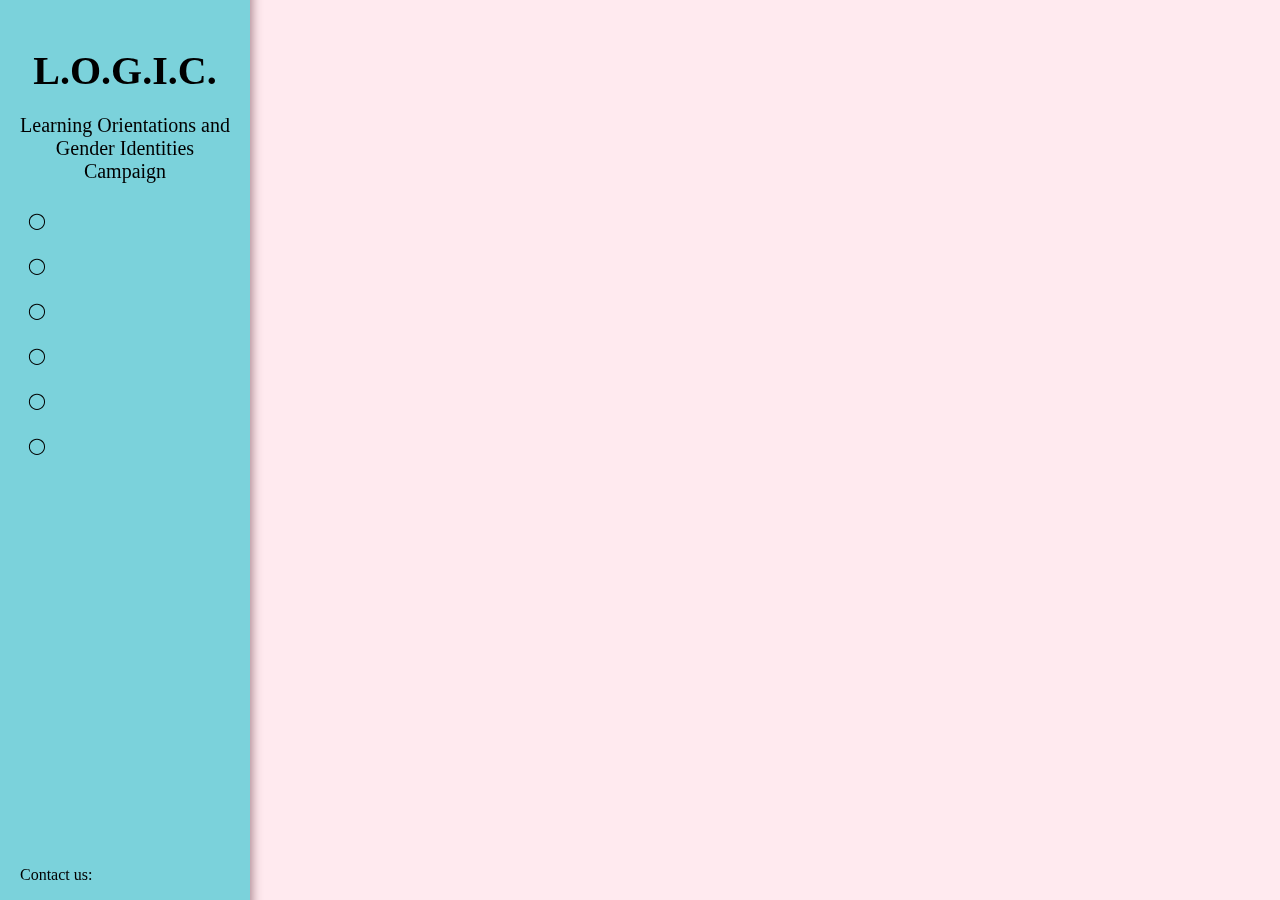
==== index.html @ dc9eed4f "Add files via upload" ====
<!DOCTYPE html>
<html>
    <head>
        <title>L.O.G.I.C.</title>
        <meta charset="UTF-8">
        <meta name="author" content="Alyssa Canillas and Mikaela Allauigan">
        <meta name="keywords" content="HTML, CSS, JavaScript">
        <meta name="revised" content="22-09-22">

        <link rel="stylesheet" href="style.css">
        <link rel="icon" href="" type="image/ico">
    </head>
    <body>
        <div class="navbar">
            <div class="title">
                <a href="index.html">
                    <h1>L.O.G.I.C.</h1>
                    <p>Learning Orientations and Gender Identities Campaign</p>
                </a>
            </div>
            <ul>
                <a href="page1.html"><li class="navbuttons"></li></a>
                <a href="page2.html"><li class="navbuttons"></li></a>
                <a href="page3.html"><li class="navbuttons"></li></a>
                <a href="page4.html"><li class="navbuttons"></li></a>
                <a href="page5.html"><li class="navbuttons"></li></a>
                <a href="page6.html"><li class="navbuttons"></li></a>
            </ul>
            <div class="contact">
                <p>Contact us:</p>
            </div>
        </div>
        <div class="content">
            <div class="description">
                <p></p>
                <p></p>
                <img>
            </div>
        </div>
    </body>
</html>
---- style.css ----
* {
    font-size: 16px;
    text-decoration: none;
    color: black;
}

body {
    background-color: #ffeaef;
    padding: 0px;
    margin: 0px;
}

.navbar {
    width: 210px;
    height: 100%;
    position: fixed;
    top: 0px;
    left: 0px;
    background-color: #7bd2db;
    padding: 20px;
    box-shadow: 2px -20px 10px #a7828b;
}

li.navbuttons {
    list-style-type: none;
    margin-left: -40px;
    margin-bottom: 10px;
    padding: 8px;
    border-radius: 10px;
    transition: ease-in-out background-color 0.2s;
}

li.navbuttons:hover {
    background-color: #ffd9e2;
}

li.navbuttons.selected {
    background-color: #ffd9e2;
}

li.navbuttons::before {
    content: "◯ ";
}

.contact {
    position: fixed;
    bottom: 0px;
}

.title > a > h1 {
    font-size: 40px;
    text-align: center;
    margin-bottom: 0px;
}

.title > a > p {
    font-size: 20px;
    text-align: center;
}

.description {
    margin-left: 240px;
    padding: 40px;
}
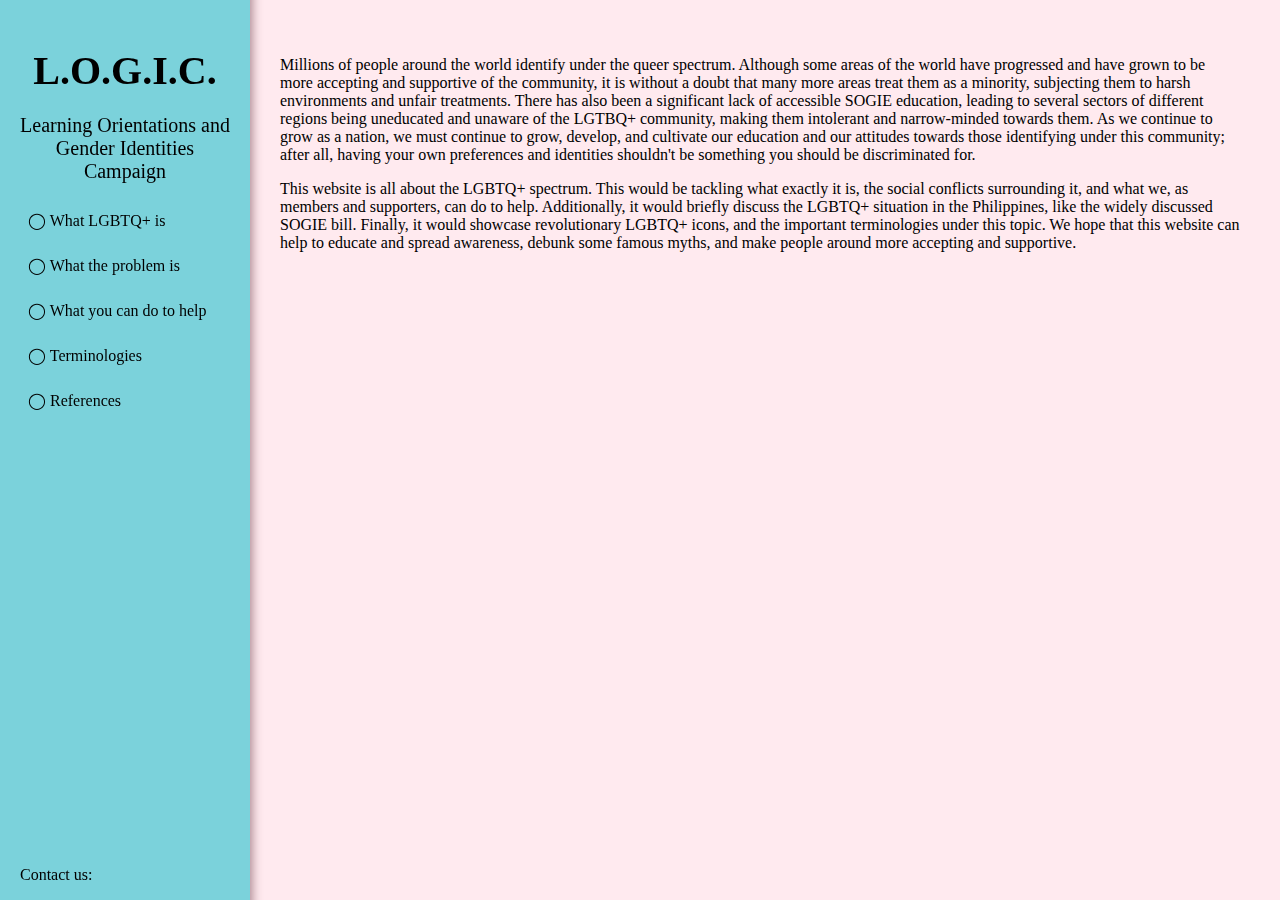
==== commit 8dca1f30: "Update index.html" ====
--- a/index.html
+++ b/index.html
@@ -4,7 +4,7 @@
         <title>L.O.G.I.C.</title>
         <meta charset="UTF-8">
         <meta name="author" content="Alyssa Canillas and Mikaela Allauigan">
-        <meta name="keywords" content="HTML, CSS, JavaScript">
+        <meta name="keywords" content="Queer, LGBTQ+, Gay, Lesbian, Bisexual, Transgender, Gender, Sexuality, Spectrum">
         <meta name="revised" content="22-09-22">
 
         <link rel="stylesheet" href="style.css">
@@ -19,12 +19,11 @@
                 </a>
             </div>
             <ul>
-                <a href="page1.html"><li class="navbuttons"></li></a>
-                <a href="page2.html"><li class="navbuttons"></li></a>
-                <a href="page3.html"><li class="navbuttons"></li></a>
-                <a href="page4.html"><li class="navbuttons"></li></a>
-                <a href="page5.html"><li class="navbuttons"></li></a>
-                <a href="page6.html"><li class="navbuttons"></li></a>
+                <a href="page1.html"><li class="navbuttons">What LGBTQ+ is</li></a>
+                <a href="page2.html"><li class="navbuttons">What the problem is</li></a>
+                <a href="page3.html"><li class="navbuttons">What you can do to help</li></a>
+                <a href="page4.html"><li class="navbuttons">Terminologies</li></a>
+                <a href="page5.html"><li class="navbuttons">References</li></a>
             </ul>
             <div class="contact">
                 <p>Contact us:</p>
@@ -32,10 +31,10 @@
         </div>
         <div class="content">
             <div class="description">
-                <p></p>
-                <p></p>
-                <img>
+                <p>Millions of people around the world identify under the queer spectrum. Although some areas of the world have progressed and have grown to be more accepting and supportive of the community, it is without a doubt that many more areas treat them as a minority, subjecting them to harsh environments and unfair treatments. There has also been a significant lack of accessible SOGIE education, leading to several sectors of different regions being uneducated and unaware of the LGTBQ+ community, making them intolerant and narrow-minded towards them. As we continue to grow as a nation, we must continue to grow, develop, and cultivate our education and our attitudes towards those identifying under this community; after all, having your own preferences and identities shouldn't be something you should be discriminated for.</p>
+                <p>This website is all about the LGBTQ+ spectrum. This would be tackling what exactly it is, the social conflicts surrounding it, and what we, as members and supporters, can do to help. Additionally, it would briefly discuss the LGBTQ+ situation in the Philippines, like the widely discussed SOGIE bill. Finally, it would showcase revolutionary LGBTQ+ icons, and the important terminologies under this topic. We hope that this website can help to educate and spread awareness, debunk some famous myths, and make people around more accepting and supportive.</p>
+                <img src="images/prideflag.jpg>
             </div>
         </div>
     </body>
-</html>+</html>
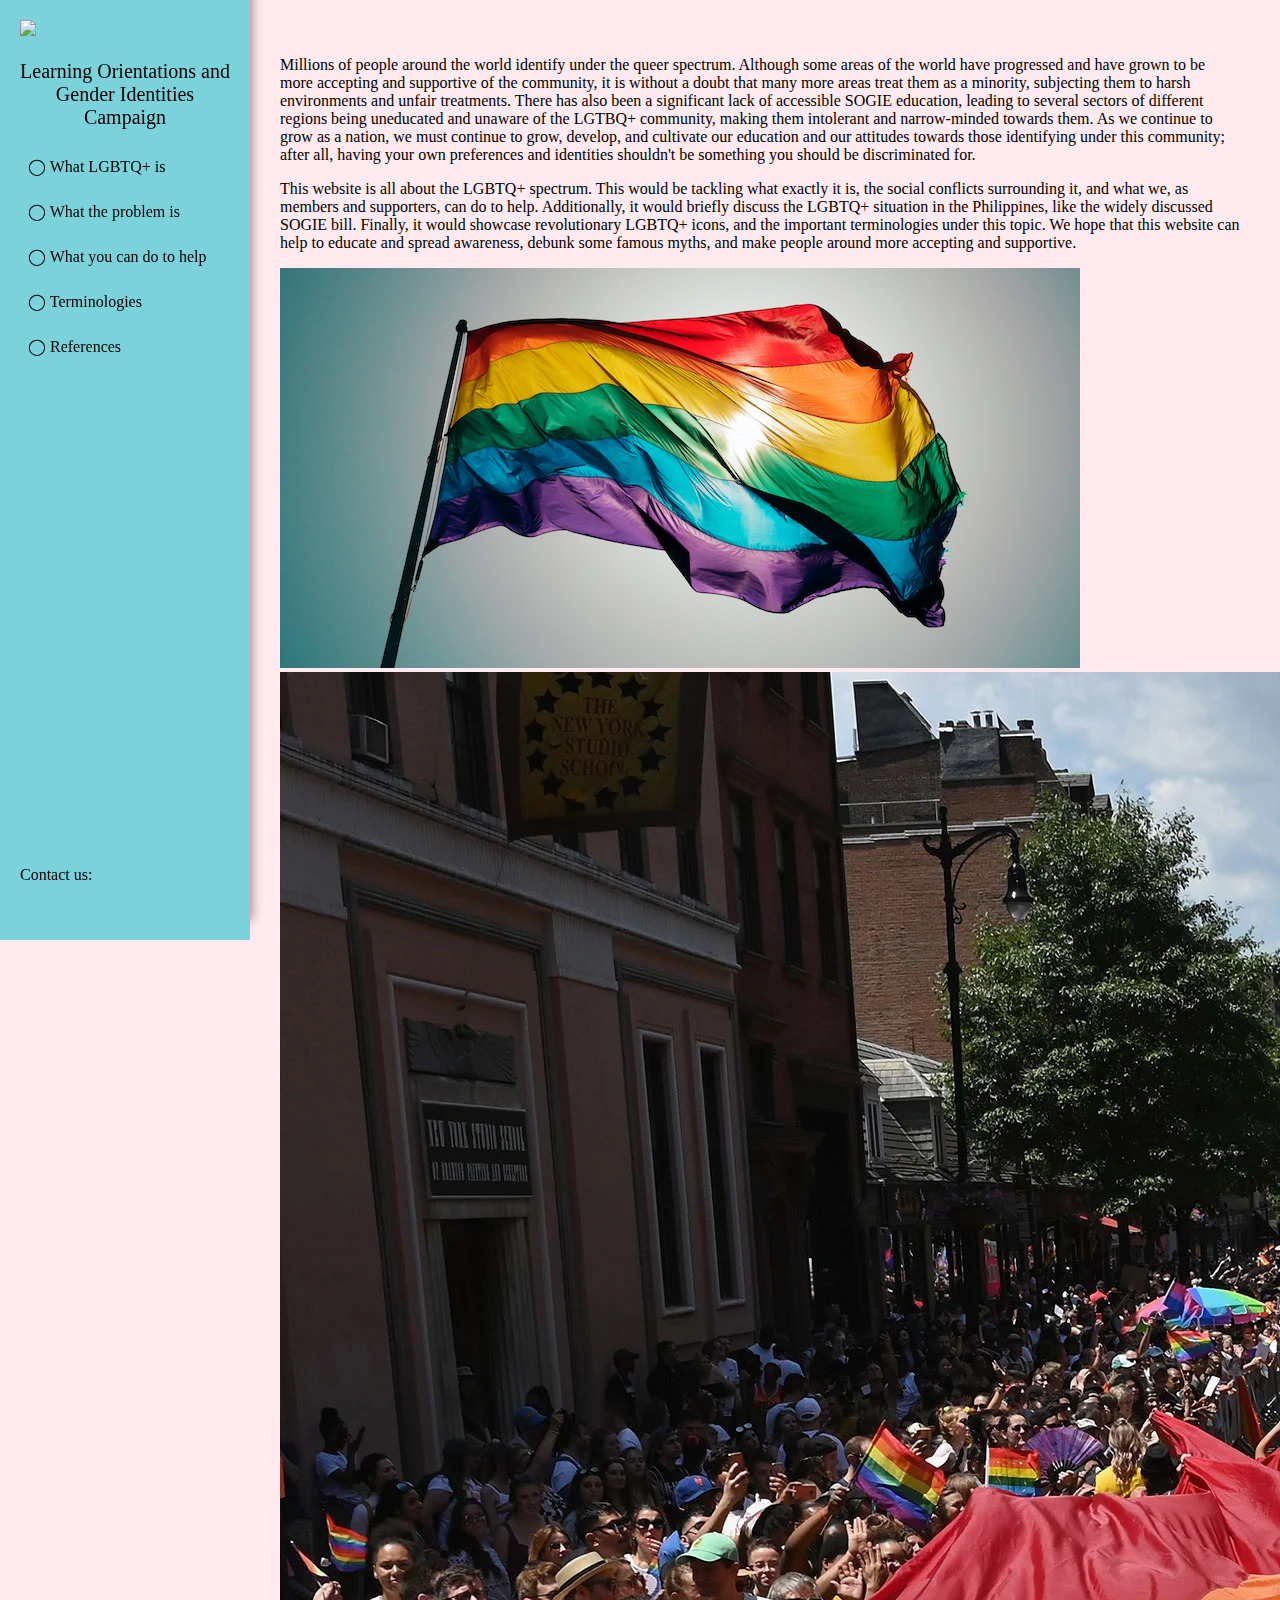
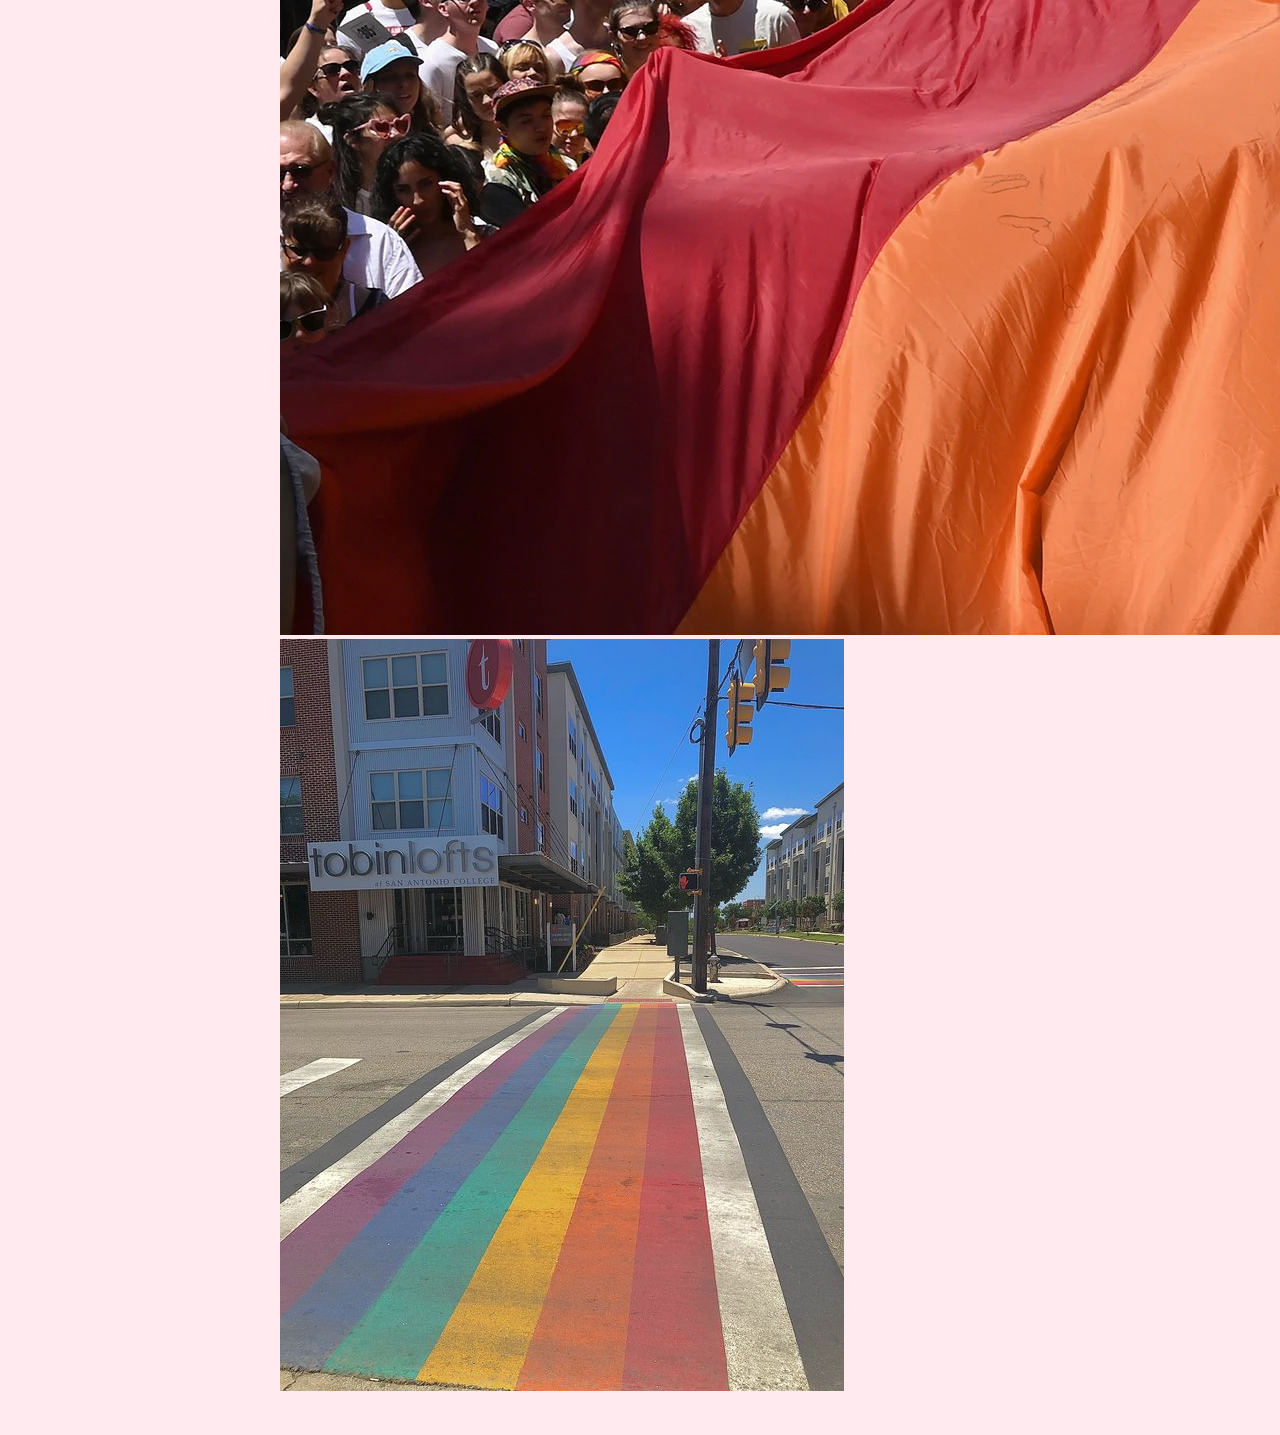
==== commit 181a498b: "added logo" ====
--- a/index.html
+++ b/index.html
@@ -9,13 +9,14 @@
 
         <link rel="stylesheet" href="style.css">
         <link rel="icon" href="" type="image/ico">
+
     </head>
     <body>
         <div class="navbar">
             <div class="title">
                 <a href="index.html">
-                    <h1>L.O.G.I.C.</h1>
-                    <p>Learning Orientations and Gender Identities Campaign</p>
+                    <img src="images/logo.png" id="logo">
+                    <p id="title">Learning Orientations and Gender Identities Campaign</p>
                 </a>
             </div>
             <ul>
@@ -33,7 +34,9 @@
             <div class="description">
                 <p>Millions of people around the world identify under the queer spectrum. Although some areas of the world have progressed and have grown to be more accepting and supportive of the community, it is without a doubt that many more areas treat them as a minority, subjecting them to harsh environments and unfair treatments. There has also been a significant lack of accessible SOGIE education, leading to several sectors of different regions being uneducated and unaware of the LGTBQ+ community, making them intolerant and narrow-minded towards them. As we continue to grow as a nation, we must continue to grow, develop, and cultivate our education and our attitudes towards those identifying under this community; after all, having your own preferences and identities shouldn't be something you should be discriminated for.</p>
                 <p>This website is all about the LGBTQ+ spectrum. This would be tackling what exactly it is, the social conflicts surrounding it, and what we, as members and supporters, can do to help. Additionally, it would briefly discuss the LGBTQ+ situation in the Philippines, like the widely discussed SOGIE bill. Finally, it would showcase revolutionary LGBTQ+ icons, and the important terminologies under this topic. We hope that this website can help to educate and spread awareness, debunk some famous myths, and make people around more accepting and supportive.</p>
-                <img src="images/prideflag.jpg>
+                <img src="images/pride flag.jpg">
+                <img src="images/what is lgbtq.jpg">
+                <img src="images/genders and sexualities (2).jpg">
             </div>
         </div>
     </body>
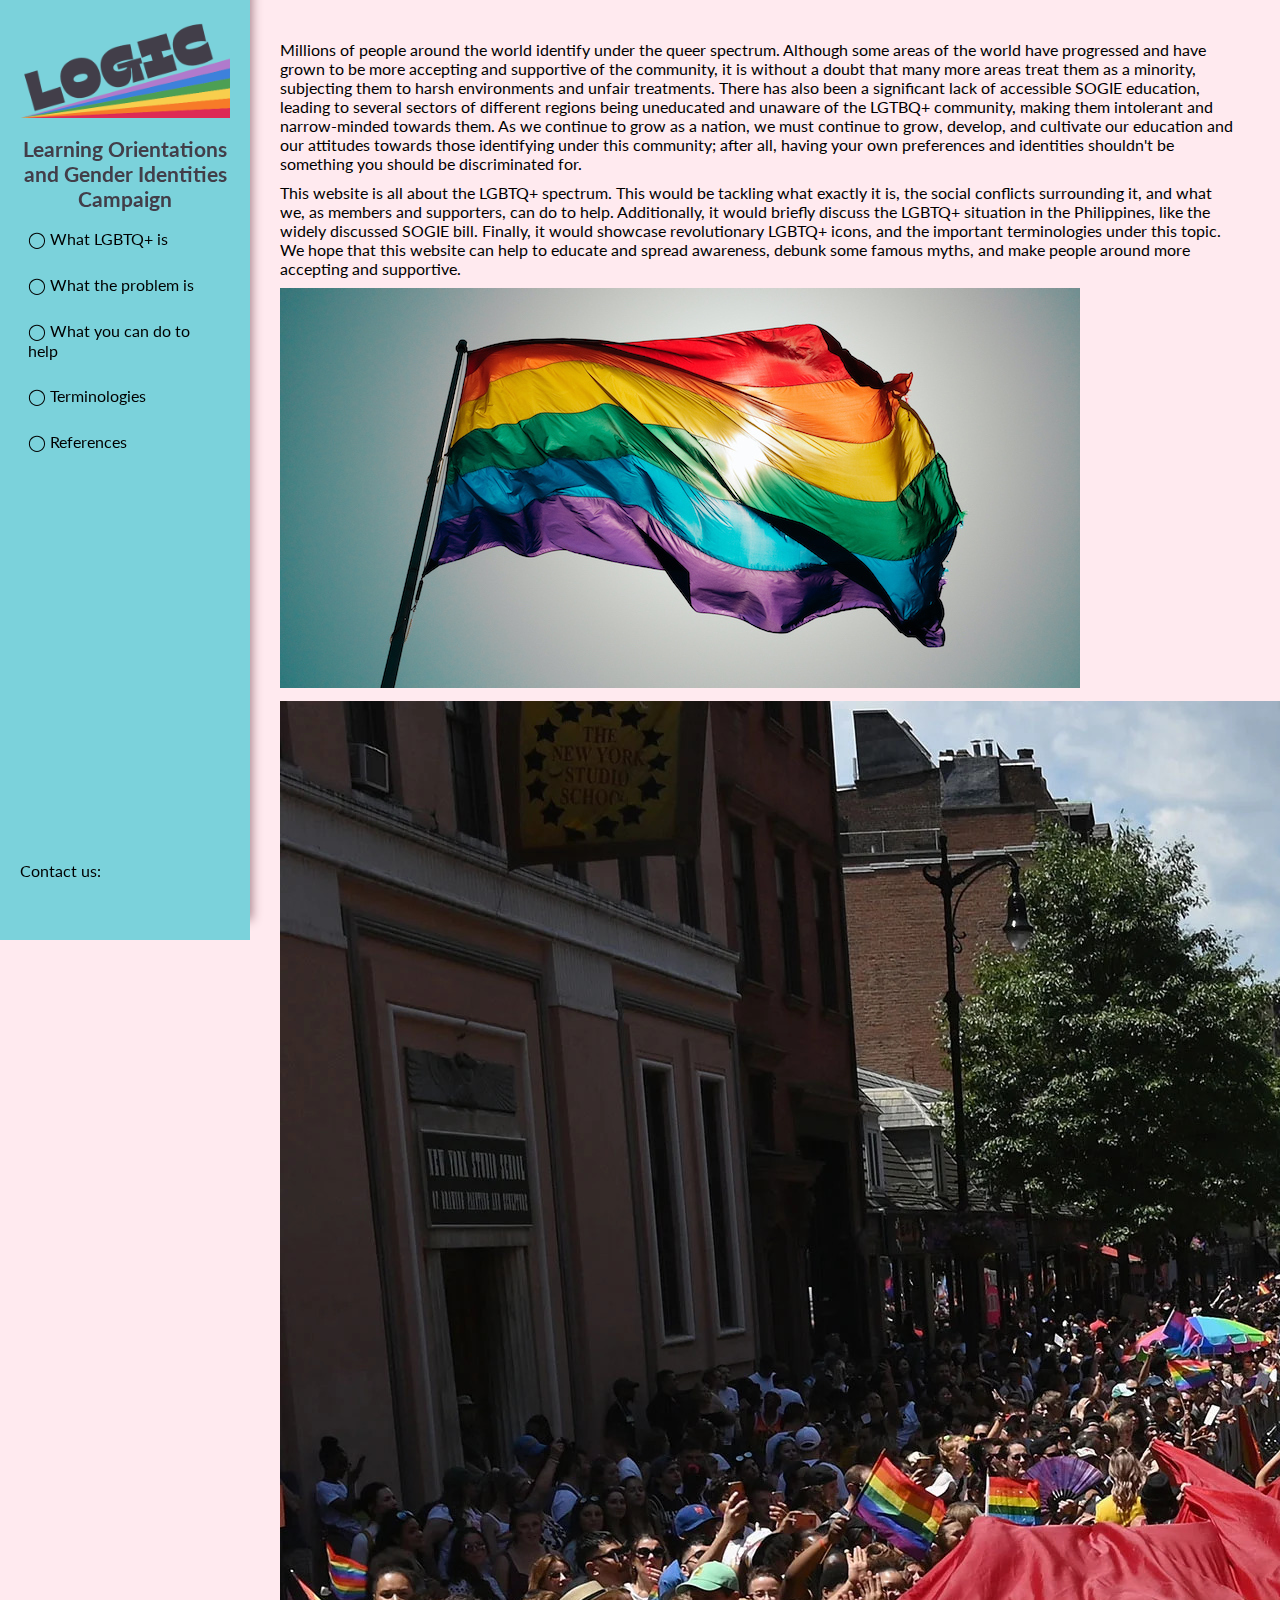
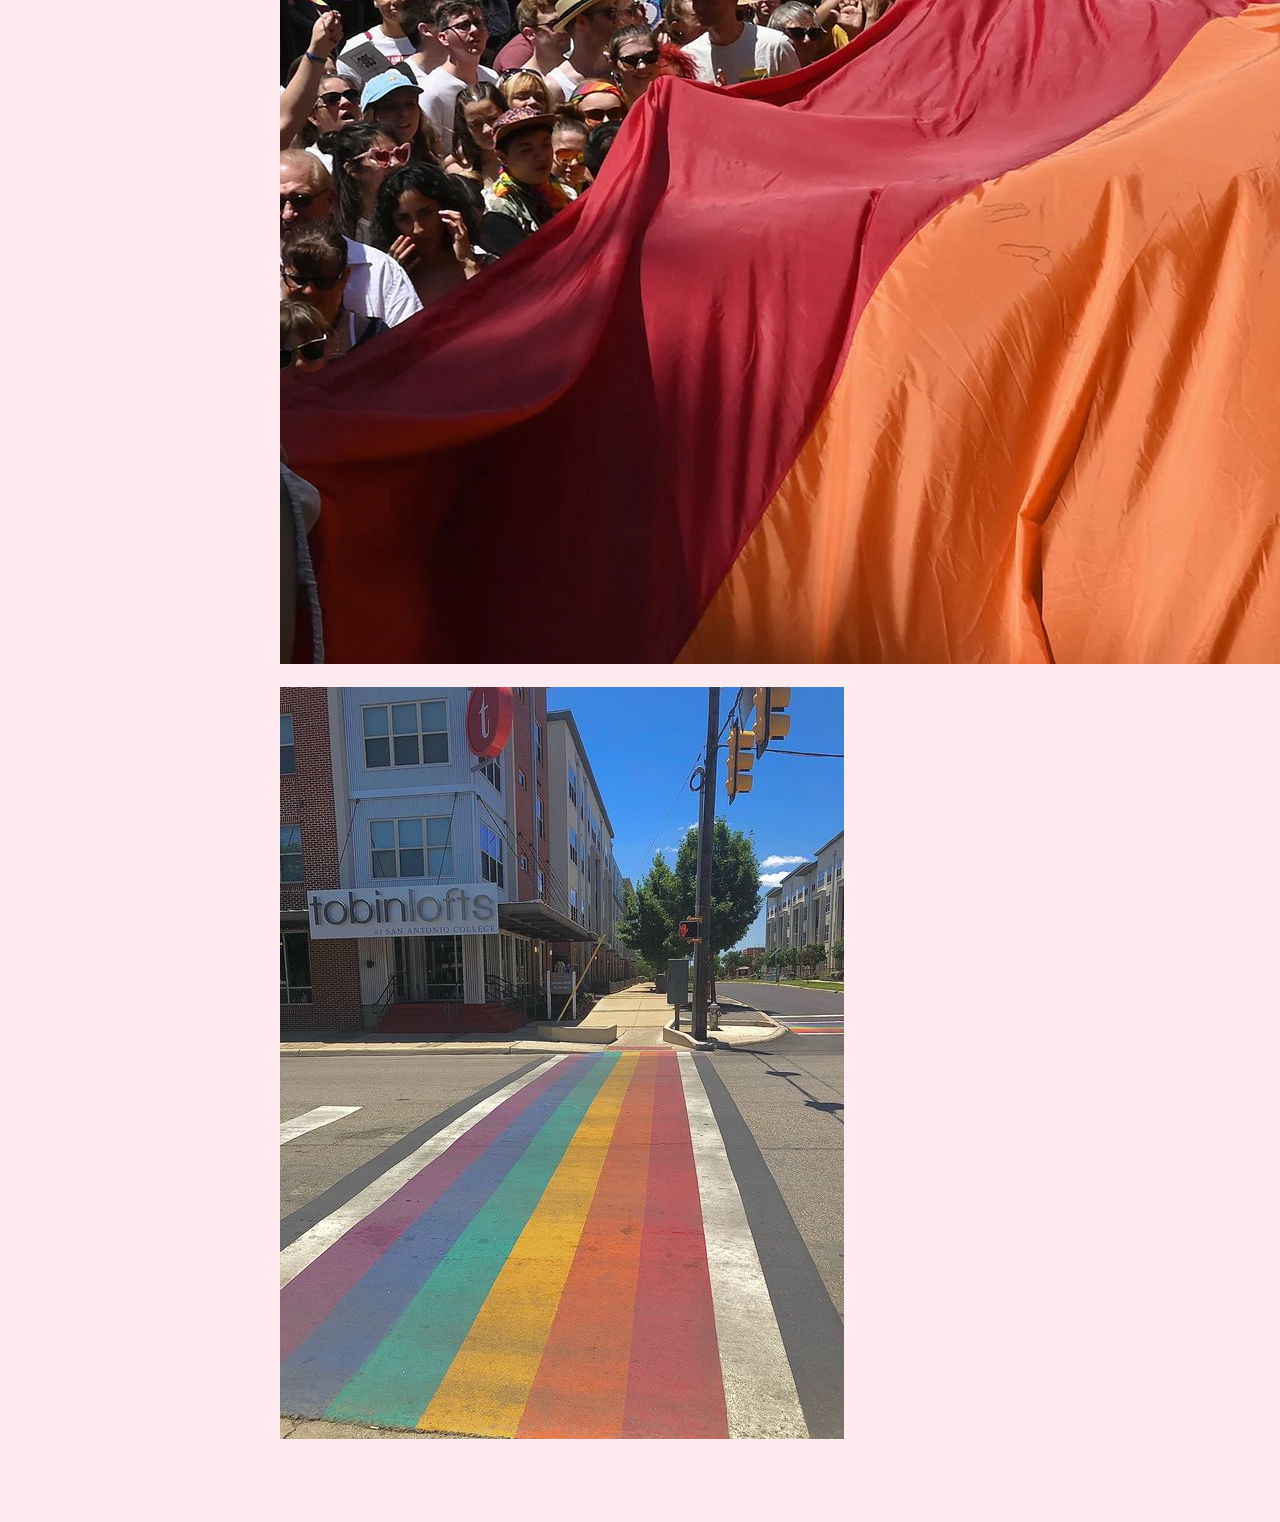
==== commit ea28e3c5: "fix layout" ====
--- a/index.html
+++ b/index.html
@@ -8,7 +8,7 @@
         <meta name="revised" content="22-09-22">
 
         <link rel="stylesheet" href="style.css">
-        <link rel="icon" href="" type="image/ico">
+        <link rel="icon" href="images/icon.ico" type="image/ico">
 
     </head>
     <body>
@@ -34,9 +34,13 @@
             <div class="description">
                 <p>Millions of people around the world identify under the queer spectrum. Although some areas of the world have progressed and have grown to be more accepting and supportive of the community, it is without a doubt that many more areas treat them as a minority, subjecting them to harsh environments and unfair treatments. There has also been a significant lack of accessible SOGIE education, leading to several sectors of different regions being uneducated and unaware of the LGTBQ+ community, making them intolerant and narrow-minded towards them. As we continue to grow as a nation, we must continue to grow, develop, and cultivate our education and our attitudes towards those identifying under this community; after all, having your own preferences and identities shouldn't be something you should be discriminated for.</p>
                 <p>This website is all about the LGBTQ+ spectrum. This would be tackling what exactly it is, the social conflicts surrounding it, and what we, as members and supporters, can do to help. Additionally, it would briefly discuss the LGBTQ+ situation in the Philippines, like the widely discussed SOGIE bill. Finally, it would showcase revolutionary LGBTQ+ icons, and the important terminologies under this topic. We hope that this website can help to educate and spread awareness, debunk some famous myths, and make people around more accepting and supportive.</p>
-                <img src="images/pride flag.jpg">
-                <img src="images/what is lgbtq.jpg">
+                <div class="indexdiv">
+                    <div class="indeximg">
+                        <img src="images/pride flag.jpg">
+                        <img src="images/what is lgbtq.jpg">
+                    </div>
                 <img src="images/genders and sexualities (2).jpg">
+                </div>
             </div>
         </div>
     </body>
--- a/style.css
+++ b/style.css
@@ -1,13 +1,28 @@
+@import url('https://fonts.googleapis.com/css2?family=Lato:wght@100;400;700;900&display=swap');
+
 * {
     font-size: 16px;
-    text-decoration: none;
     color: black;
+    font-family: 'Lato', sans-serif;
+    padding: 0px;
+    margin: 0px;
+    margin-bottom: 10px;
 }
 
 body {
     background-color: #ffeaef;
-    padding: 0px;
-    margin: 0px;
+}
+
+a {color: #c0294f; text-decoration: none;}
+
+#logo {width: 210px;}
+
+#title {
+    margin-top: 5px;
+    color: #423E49;
+    font-weight: 700;
+    text-align: center;
+    font-size: 21px;
 }
 
 .navbar {
@@ -23,24 +38,17 @@
 
 li.navbuttons {
     list-style-type: none;
-    margin-left: -40px;
     margin-bottom: 10px;
     padding: 8px;
     border-radius: 10px;
     transition: ease-in-out background-color 0.2s;
 }
 
-li.navbuttons:hover {
-    background-color: #ffd9e2;
-}
+li.navbuttons:hover {background-color: #ffd9e2;}
 
-li.navbuttons.selected {
-    background-color: #ffd9e2;
-}
+li.navbuttons.selected {background-color: #ffd9e2;}
 
-li.navbuttons::before {
-    content: "◯ ";
-}
+li.navbuttons::before {content: "◯ ";}
 
 .contact {
     position: fixed;
@@ -51,14 +59,58 @@
     font-size: 40px;
     text-align: center;
     margin-bottom: 0px;
-}
-
-.title > a > p {
-    font-size: 20px;
-    text-align: center;
+    line-height: 0px;
+    
 }
 
 .description {
     margin-left: 240px;
     padding: 40px;
-}+}
+
+#lgbtq {
+    display: flex;
+    text-align: justify;
+}
+
+#lgbtq > img {
+    float: right;
+    max-height: 300px;
+    margin-left: 10px;
+}
+
+.identities {
+    display: flex;
+}
+
+.expression {
+    text-align: justify;
+    width: 50%;
+}
+
+.expression > img {
+    max-height: 150px;
+}
+
+.icons {    
+    display: flex;
+    float: right;
+    width: 60%;
+    margin-left: 65px;
+    text-align: justify;
+}
+
+.icons > img{
+    float: right;
+    height: 250px;
+    width: 250px;
+    margin-left: 10px;
+}
+
+.idols {
+    width: 50%;
+}
+
+/* #lesbian:hover {
+    background-image: linear-gradient(90deg, #d42c00, #fd9855, #fff, #d161a2, #a20161);
+} */
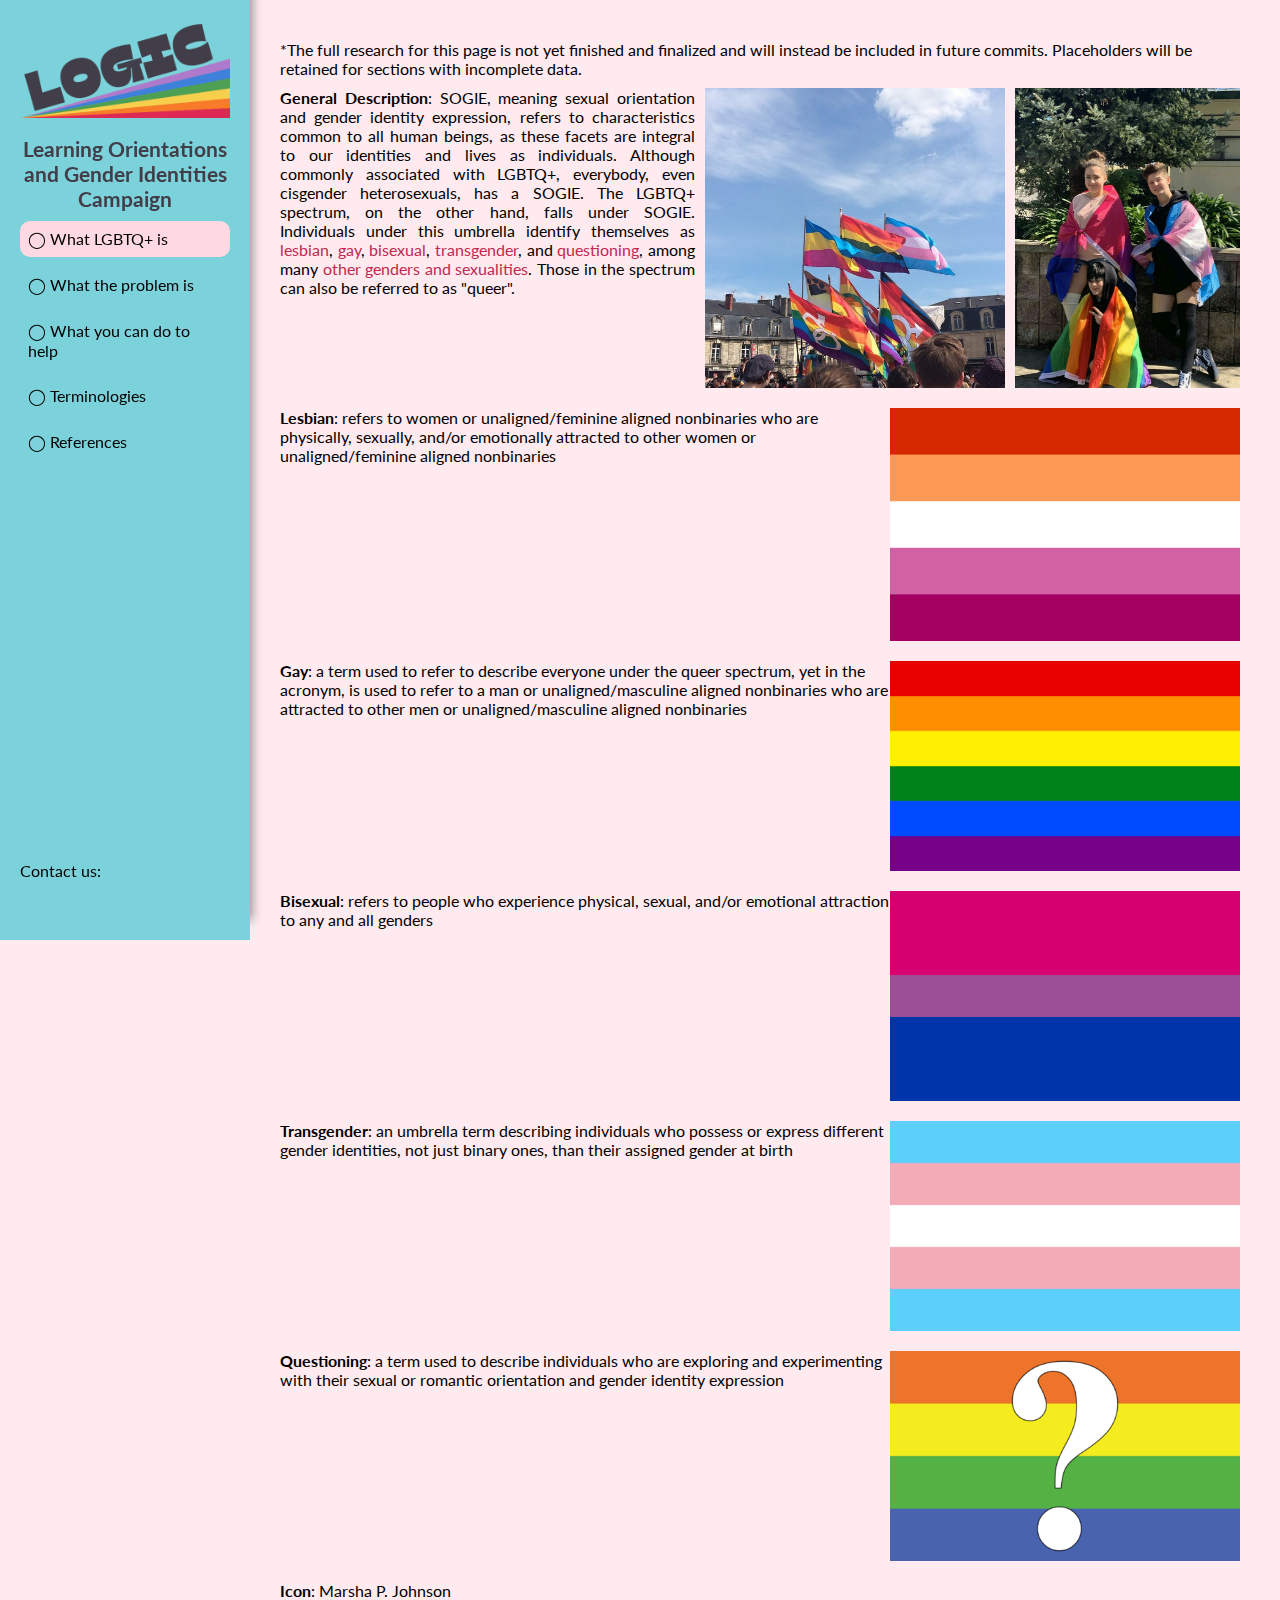
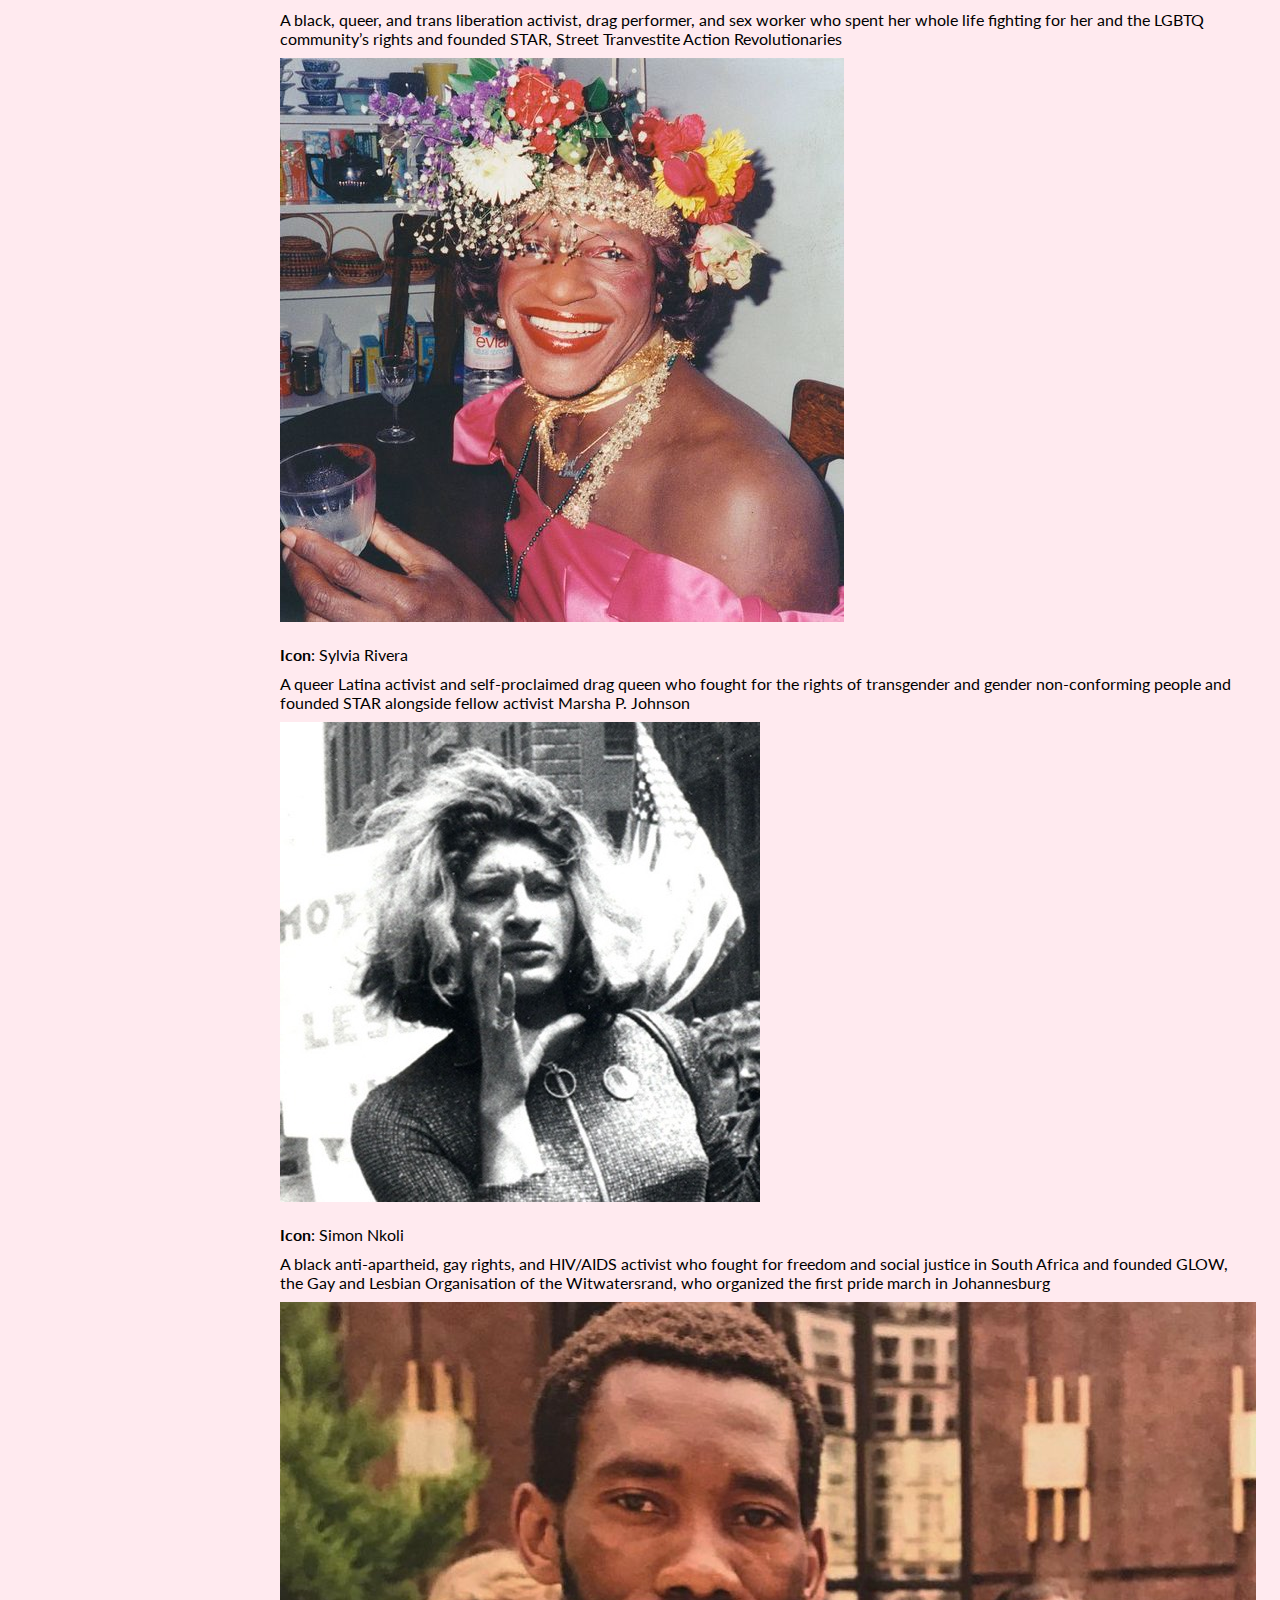
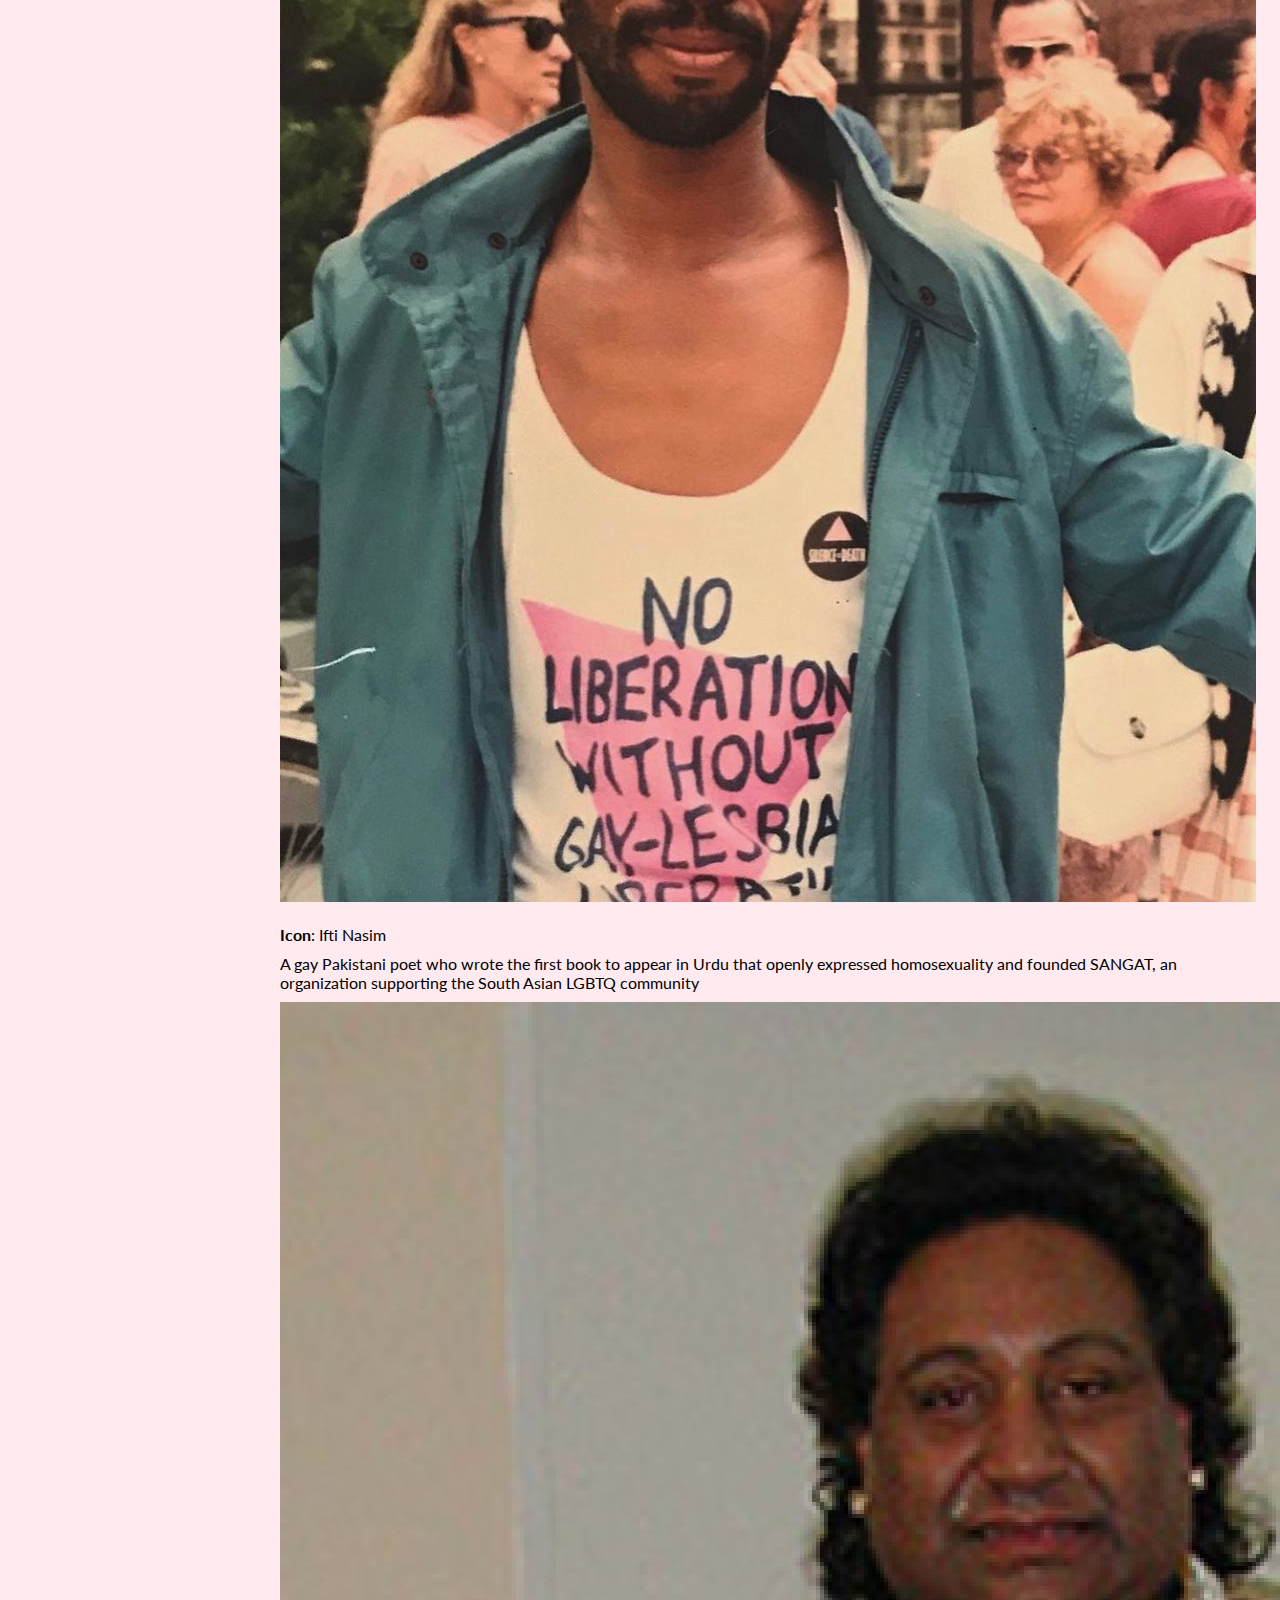
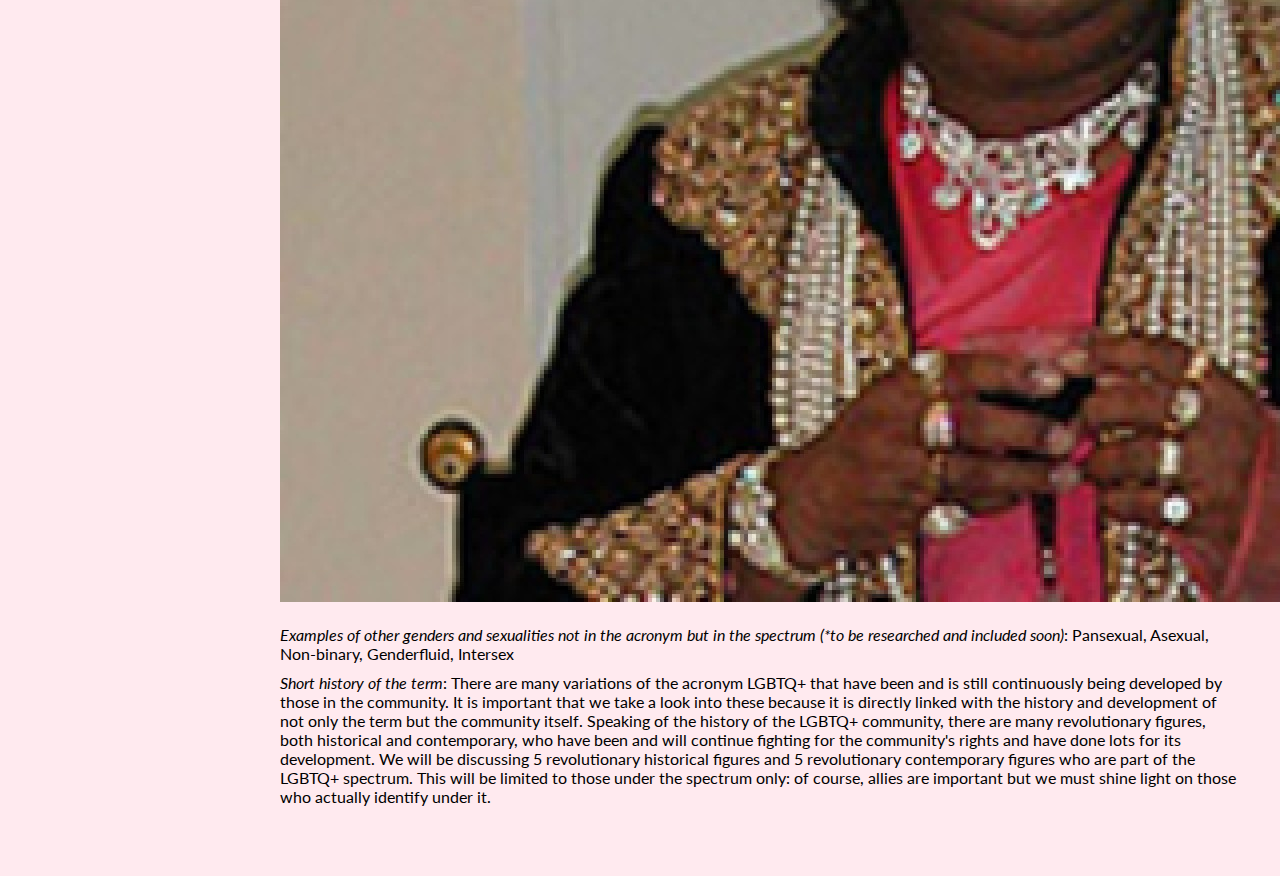
==== commit 0604b802: "fix layout" ====
--- a/index.html
+++ b/index.html
@@ -5,11 +5,10 @@
         <meta charset="UTF-8">
         <meta name="author" content="Alyssa Canillas and Mikaela Allauigan">
         <meta name="keywords" content="Queer, LGBTQ+, Gay, Lesbian, Bisexual, Transgender, Gender, Sexuality, Spectrum">
-        <meta name="revised" content="22-09-22">
+        <meta name="revised" content="02-10-22">
 
         <link rel="stylesheet" href="style.css">
         <link rel="icon" href="images/icon.ico" type="image/ico">
-
     </head>
     <body>
         <div class="navbar">
@@ -20,7 +19,7 @@
                 </a>
             </div>
             <ul>
-                <a href="page1.html"><li class="navbuttons">What LGBTQ+ is</li></a>
+                <a href="page1.html"><li class="navbuttons selected">What LGBTQ+ is</li></a>
                 <a href="page2.html"><li class="navbuttons">What the problem is</li></a>
                 <a href="page3.html"><li class="navbuttons">What you can do to help</li></a>
                 <a href="page4.html"><li class="navbuttons">Terminologies</li></a>
@@ -32,15 +31,72 @@
         </div>
         <div class="content">
             <div class="description">
-                <p>Millions of people around the world identify under the queer spectrum. Although some areas of the world have progressed and have grown to be more accepting and supportive of the community, it is without a doubt that many more areas treat them as a minority, subjecting them to harsh environments and unfair treatments. There has also been a significant lack of accessible SOGIE education, leading to several sectors of different regions being uneducated and unaware of the LGTBQ+ community, making them intolerant and narrow-minded towards them. As we continue to grow as a nation, we must continue to grow, develop, and cultivate our education and our attitudes towards those identifying under this community; after all, having your own preferences and identities shouldn't be something you should be discriminated for.</p>
-                <p>This website is all about the LGBTQ+ spectrum. This would be tackling what exactly it is, the social conflicts surrounding it, and what we, as members and supporters, can do to help. Additionally, it would briefly discuss the LGBTQ+ situation in the Philippines, like the widely discussed SOGIE bill. Finally, it would showcase revolutionary LGBTQ+ icons, and the important terminologies under this topic. We hope that this website can help to educate and spread awareness, debunk some famous myths, and make people around more accepting and supportive.</p>
-                <div class="indexdiv">
-                    <div class="indeximg">
-                        <img src="images/pride flag.jpg">
-                        <img src="images/what is lgbtq.jpg">
+                <p>*The full research for this page is not yet finished and finalized and will instead be included in future commits. Placeholders will be retained for sections with incomplete data.</p>
+                <div id="lgbtq">
+                    <span><b>General Description</b>: SOGIE, meaning sexual orientation and gender identity expression, refers to characteristics common to all human beings, as these facets are integral to our identities and lives as individuals. Although commonly associated with LGBTQ+, everybody, even cisgender heterosexuals, has a SOGIE. The LGBTQ+ spectrum, on the other hand, falls under SOGIE. Individuals under this umbrella identify themselves as <a href="#lesbian">lesbian</a>, <a href="#gay">gay</a>, <a href="#bisexual">bisexual</a>, <a href="#transgender">transgender</a>, and <a href="#questioning">questioning</a>, among many <a href="#other">other genders and sexualities</a>. Those in the spectrum can also be referred to as "queer".</span>
+                    <img src="images/genders and sexualities (1).jpg">
+                    <img src="images/lgbtq flags.jpg">
+                </div>
+                <div class="p1div">
+                    <div class="identities">
+                        <p><b id="lesbian">Lesbian</b>: refers to women or unaligned/feminine aligned nonbinaries who are physically, sexually, and/or emotionally attracted to other women or unaligned/feminine aligned nonbinaries </p>
+                        <img src="images/lesbian.png">
                     </div>
-                <img src="images/genders and sexualities (2).jpg">
+                    <div class="identities">
+                        <p><b id="gay">Gay</b>: a term used to refer to describe everyone under the queer spectrum, yet in the acronym, is used to refer to a man or unaligned/masculine aligned nonbinaries who are attracted to other men or unaligned/masculine aligned nonbinaries</p>
+                        <img src="images/gay.png">
+                    </div>
                 </div>
+                <div class="p1div">
+                    <div class="identities">
+                        <p><b id="bisexual">Bisexual</b>: refers to people who experience physical, sexual, and/or emotional attraction to any and all genders</p>
+                        <img src="images/bisexual.png">
+                    </div>
+                    <div class="identities">
+                        <p><b id="transgender">Transgender</b>: an umbrella term describing individuals who possess or express different gender identities, not just binary ones, than their assigned gender at birth</p>
+                        <img src="images/transgender.png">
+                    </div>
+                </div>       
+                <div class="p1div">
+                    <div class="identities">
+                        <p><b>Questioning</b>: a term used to describe individuals who are exploring and experimenting with their sexual or romantic orientation and gender identity expression</p>
+                        <img src="images/questioning.png">
+                    </div>
+                </div>
+                <div class="p1div">
+                    <div class="icondiv">
+                        <div class="icon">
+                            <p><b>Icon</b>: Marsha P. Johnson</p>
+                            <p>A black, queer, and trans liberation activist, drag performer, and sex worker who spent her whole life fighting for her and the LGBTQ community’s rights and founded STAR, Street Tranvestite Action Revolutionaries</p>
+                        </div>
+                        <img src="images/marsha p johnson.jpg">
+                    </div>     
+                    <div class="icondiv">
+                        <div class="icon">
+                            <p><b>Icon</b>: Sylvia Rivera</p>
+                            <p>A queer Latina activist and self-proclaimed drag queen who fought for the rights of transgender and gender non-conforming people and founded STAR alongside fellow activist Marsha P. Johnson</p>
+                        </div>
+                        <img src="images/sylvia rivera.jpeg">
+                    </div>           
+                </div>
+			<div class="p1div">
+                    <div class="icondiv">
+                        <div class="icon">
+                            <p><b>Icon</b>: Simon Nkoli</p>
+                            <p>A black anti-apartheid, gay rights, and HIV/AIDS activist who fought for freedom and social justice in South Africa and founded GLOW, the Gay and Lesbian Organisation of the Witwatersrand, who organized the first pride march in Johannesburg</p>
+                        </div>
+                        <img src="images/simon nkoli.jpg">
+                    </div>     
+                    <div class="icondiv">
+                        <div class="icon">
+                            <p><b>Icon</b>: Ifti Nasim</p>
+                            <p>A gay Pakistani poet who wrote the first book to appear in Urdu that openly expressed homosexuality and founded SANGAT, an organization supporting the South Asian LGBTQ community</p>
+                        </div>
+                        <img src="images/ifti nasim.jpg">
+                    </div>           
+                </div>
+                <i>Examples of other genders and sexualities not in the acronym but in the spectrum (*to be researched and included soon)</i>: Pansexual, Asexual, Non-binary, Genderfluid, Intersex</p>
+                <p><i>Short history of the term</i>: There are many variations of the acronym LGBTQ+ that have been and is still continuously being developed by those in the community. It is important that we take a look into these because it is directly linked with the history and development of not only the term but the community itself. Speaking of the history of the LGBTQ+ community, there are many revolutionary figures, both historical and contemporary, who have been and will continue fighting for the community's rights and have done lots for its development. We will be discussing 5 revolutionary historical figures and 5 revolutionary contemporary figures who are part of the LGBTQ+ spectrum. This will be limited to those under the spectrum only: of course, allies are important but we must shine light on those who actually identify under it.</p>
             </div>
         </div>
     </body>
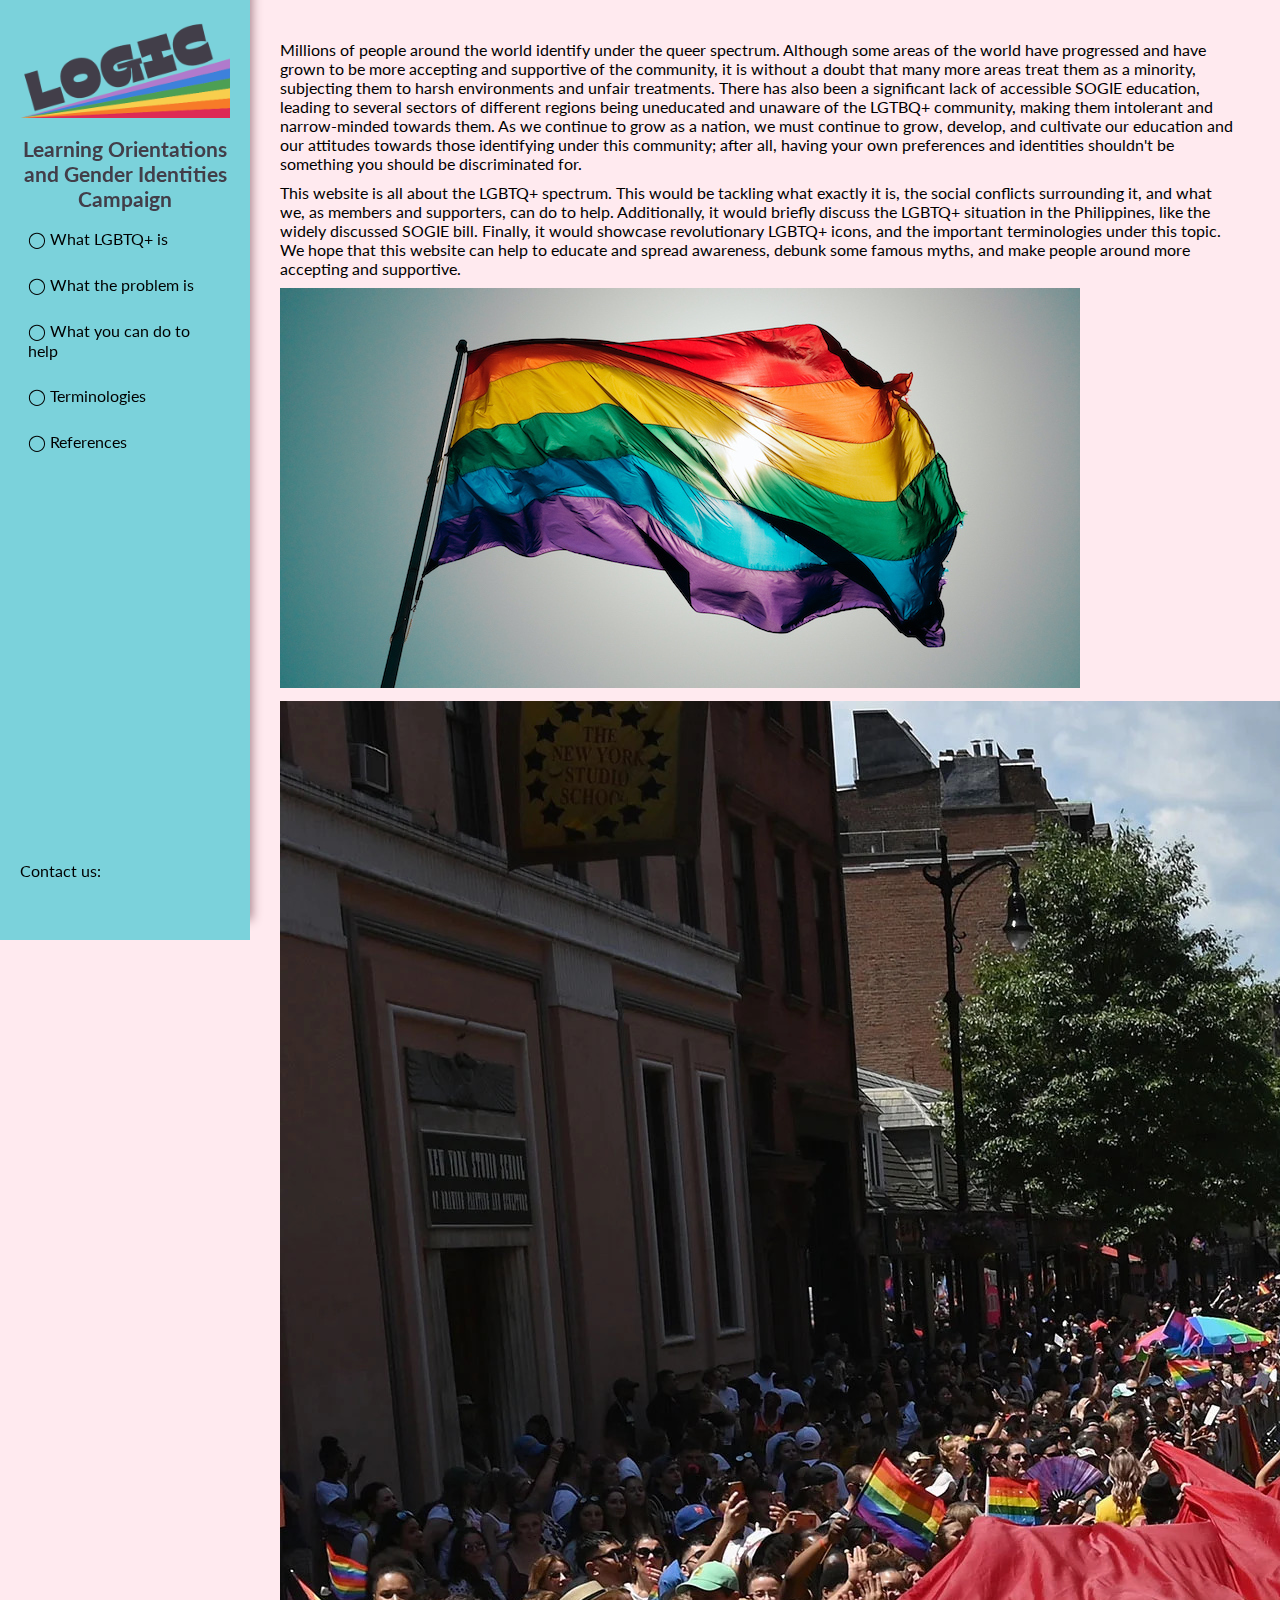
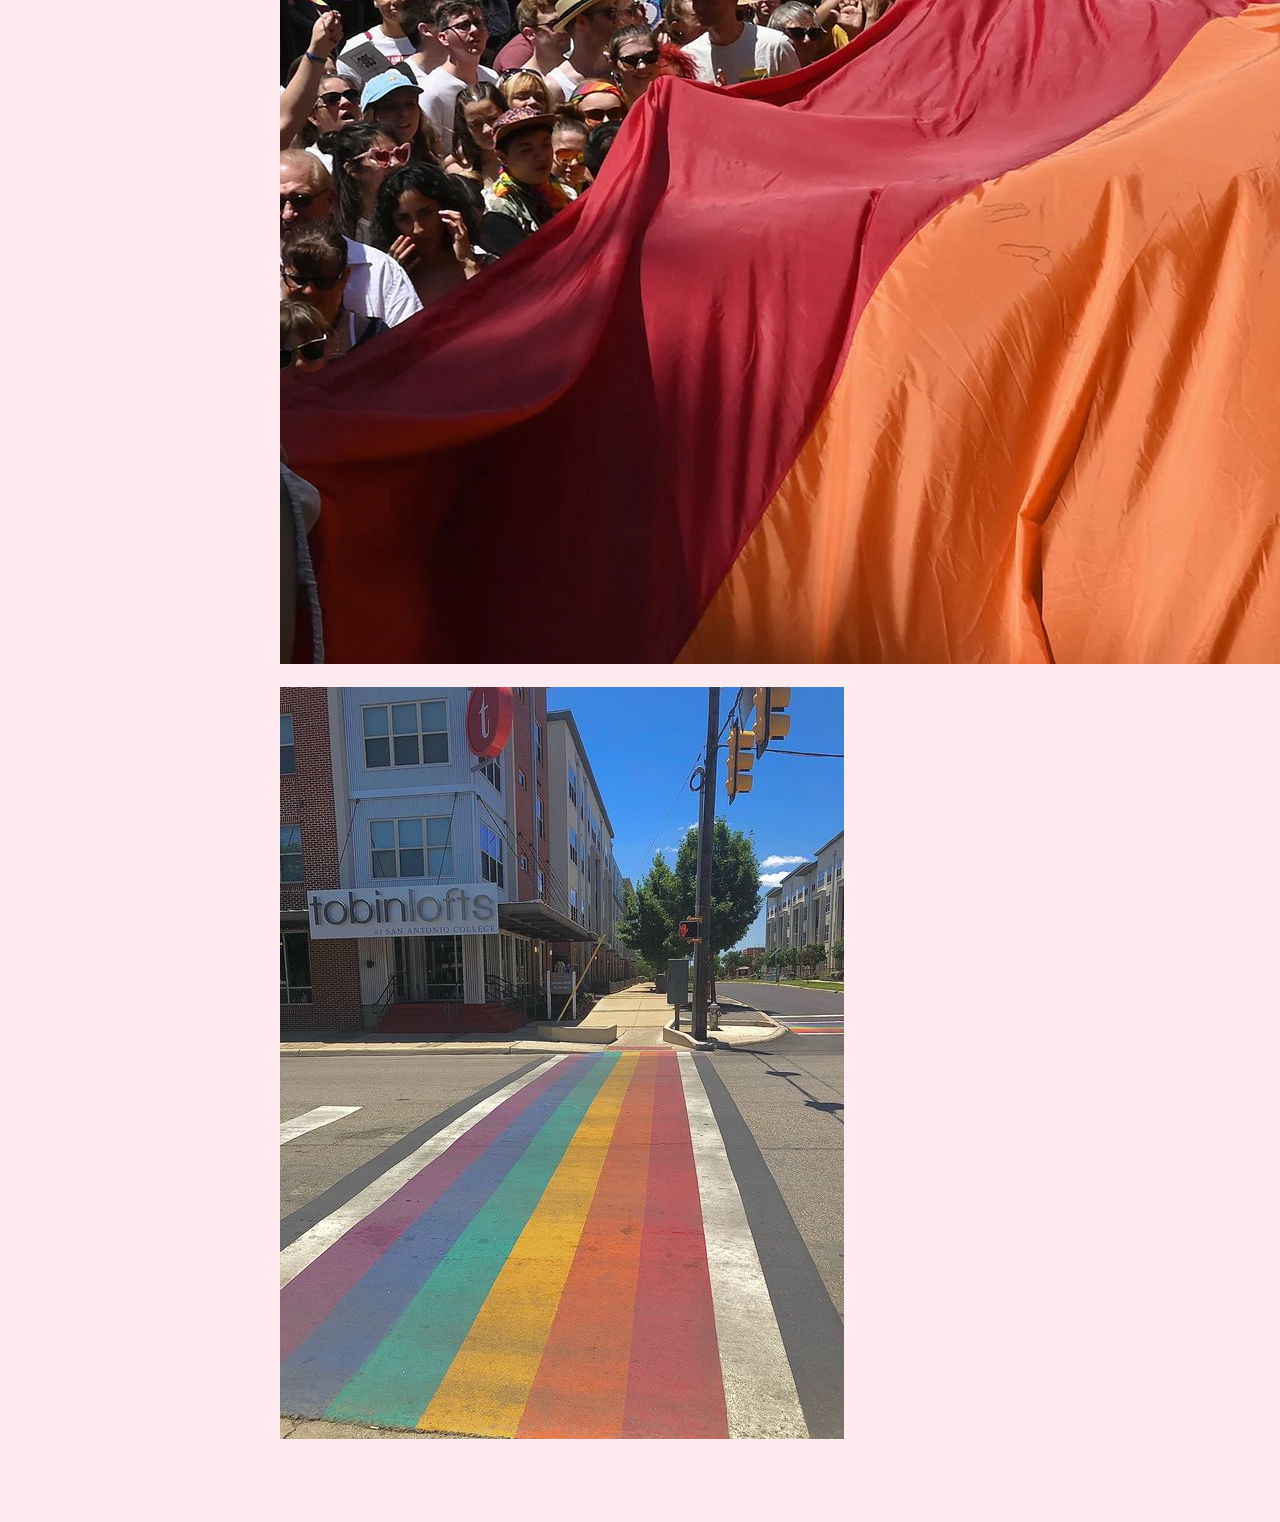
==== commit 18d7c0e4: "fix layout" ====
--- a/index.html
+++ b/index.html
@@ -5,10 +5,11 @@
         <meta charset="UTF-8">
         <meta name="author" content="Alyssa Canillas and Mikaela Allauigan">
         <meta name="keywords" content="Queer, LGBTQ+, Gay, Lesbian, Bisexual, Transgender, Gender, Sexuality, Spectrum">
-        <meta name="revised" content="02-10-22">
+        <meta name="revised" content="10-10-22">
 
         <link rel="stylesheet" href="style.css">
         <link rel="icon" href="images/icon.ico" type="image/ico">
+
     </head>
     <body>
         <div class="navbar">
@@ -19,7 +20,7 @@
                 </a>
             </div>
             <ul>
-                <a href="page1.html"><li class="navbuttons selected">What LGBTQ+ is</li></a>
+                <a href="page1.html"><li class="navbuttons">What LGBTQ+ is</li></a>
                 <a href="page2.html"><li class="navbuttons">What the problem is</li></a>
                 <a href="page3.html"><li class="navbuttons">What you can do to help</li></a>
                 <a href="page4.html"><li class="navbuttons">Terminologies</li></a>
@@ -31,72 +32,15 @@
         </div>
         <div class="content">
             <div class="description">
-                <p>*The full research for this page is not yet finished and finalized and will instead be included in future commits. Placeholders will be retained for sections with incomplete data.</p>
-                <div id="lgbtq">
-                    <span><b>General Description</b>: SOGIE, meaning sexual orientation and gender identity expression, refers to characteristics common to all human beings, as these facets are integral to our identities and lives as individuals. Although commonly associated with LGBTQ+, everybody, even cisgender heterosexuals, has a SOGIE. The LGBTQ+ spectrum, on the other hand, falls under SOGIE. Individuals under this umbrella identify themselves as <a href="#lesbian">lesbian</a>, <a href="#gay">gay</a>, <a href="#bisexual">bisexual</a>, <a href="#transgender">transgender</a>, and <a href="#questioning">questioning</a>, among many <a href="#other">other genders and sexualities</a>. Those in the spectrum can also be referred to as "queer".</span>
-                    <img src="images/genders and sexualities (1).jpg">
-                    <img src="images/lgbtq flags.jpg">
+                <p>Millions of people around the world identify under the queer spectrum. Although some areas of the world have progressed and have grown to be more accepting and supportive of the community, it is without a doubt that many more areas treat them as a minority, subjecting them to harsh environments and unfair treatments. There has also been a significant lack of accessible SOGIE education, leading to several sectors of different regions being uneducated and unaware of the LGTBQ+ community, making them intolerant and narrow-minded towards them. As we continue to grow as a nation, we must continue to grow, develop, and cultivate our education and our attitudes towards those identifying under this community; after all, having your own preferences and identities shouldn't be something you should be discriminated for.</p>
+                <p>This website is all about the LGBTQ+ spectrum. This would be tackling what exactly it is, the social conflicts surrounding it, and what we, as members and supporters, can do to help. Additionally, it would briefly discuss the LGBTQ+ situation in the Philippines, like the widely discussed SOGIE bill. Finally, it would showcase revolutionary LGBTQ+ icons, and the important terminologies under this topic. We hope that this website can help to educate and spread awareness, debunk some famous myths, and make people around more accepting and supportive.</p>
+                <div class="indexdiv">
+                    <div class="indeximg">
+                        <img src="images/pride flag.jpg">
+                        <img src="images/what is lgbtq.jpg">
+                    </div>
+                <img src="images/genders and sexualities (2).jpg">
                 </div>
-                <div class="p1div">
-                    <div class="identities">
-                        <p><b id="lesbian">Lesbian</b>: refers to women or unaligned/feminine aligned nonbinaries who are physically, sexually, and/or emotionally attracted to other women or unaligned/feminine aligned nonbinaries </p>
-                        <img src="images/lesbian.png">
-                    </div>
-                    <div class="identities">
-                        <p><b id="gay">Gay</b>: a term used to refer to describe everyone under the queer spectrum, yet in the acronym, is used to refer to a man or unaligned/masculine aligned nonbinaries who are attracted to other men or unaligned/masculine aligned nonbinaries</p>
-                        <img src="images/gay.png">
-                    </div>
-                </div>
-                <div class="p1div">
-                    <div class="identities">
-                        <p><b id="bisexual">Bisexual</b>: refers to people who experience physical, sexual, and/or emotional attraction to any and all genders</p>
-                        <img src="images/bisexual.png">
-                    </div>
-                    <div class="identities">
-                        <p><b id="transgender">Transgender</b>: an umbrella term describing individuals who possess or express different gender identities, not just binary ones, than their assigned gender at birth</p>
-                        <img src="images/transgender.png">
-                    </div>
-                </div>       
-                <div class="p1div">
-                    <div class="identities">
-                        <p><b>Questioning</b>: a term used to describe individuals who are exploring and experimenting with their sexual or romantic orientation and gender identity expression</p>
-                        <img src="images/questioning.png">
-                    </div>
-                </div>
-                <div class="p1div">
-                    <div class="icondiv">
-                        <div class="icon">
-                            <p><b>Icon</b>: Marsha P. Johnson</p>
-                            <p>A black, queer, and trans liberation activist, drag performer, and sex worker who spent her whole life fighting for her and the LGBTQ community’s rights and founded STAR, Street Tranvestite Action Revolutionaries</p>
-                        </div>
-                        <img src="images/marsha p johnson.jpg">
-                    </div>     
-                    <div class="icondiv">
-                        <div class="icon">
-                            <p><b>Icon</b>: Sylvia Rivera</p>
-                            <p>A queer Latina activist and self-proclaimed drag queen who fought for the rights of transgender and gender non-conforming people and founded STAR alongside fellow activist Marsha P. Johnson</p>
-                        </div>
-                        <img src="images/sylvia rivera.jpeg">
-                    </div>           
-                </div>
-			<div class="p1div">
-                    <div class="icondiv">
-                        <div class="icon">
-                            <p><b>Icon</b>: Simon Nkoli</p>
-                            <p>A black anti-apartheid, gay rights, and HIV/AIDS activist who fought for freedom and social justice in South Africa and founded GLOW, the Gay and Lesbian Organisation of the Witwatersrand, who organized the first pride march in Johannesburg</p>
-                        </div>
-                        <img src="images/simon nkoli.jpg">
-                    </div>     
-                    <div class="icondiv">
-                        <div class="icon">
-                            <p><b>Icon</b>: Ifti Nasim</p>
-                            <p>A gay Pakistani poet who wrote the first book to appear in Urdu that openly expressed homosexuality and founded SANGAT, an organization supporting the South Asian LGBTQ community</p>
-                        </div>
-                        <img src="images/ifti nasim.jpg">
-                    </div>           
-                </div>
-                <i>Examples of other genders and sexualities not in the acronym but in the spectrum (*to be researched and included soon)</i>: Pansexual, Asexual, Non-binary, Genderfluid, Intersex</p>
-                <p><i>Short history of the term</i>: There are many variations of the acronym LGBTQ+ that have been and is still continuously being developed by those in the community. It is important that we take a look into these because it is directly linked with the history and development of not only the term but the community itself. Speaking of the history of the LGBTQ+ community, there are many revolutionary figures, both historical and contemporary, who have been and will continue fighting for the community's rights and have done lots for its development. We will be discussing 5 revolutionary historical figures and 5 revolutionary contemporary figures who are part of the LGBTQ+ spectrum. This will be limited to those under the spectrum only: of course, allies are important but we must shine light on those who actually identify under it.</p>
             </div>
         </div>
     </body>
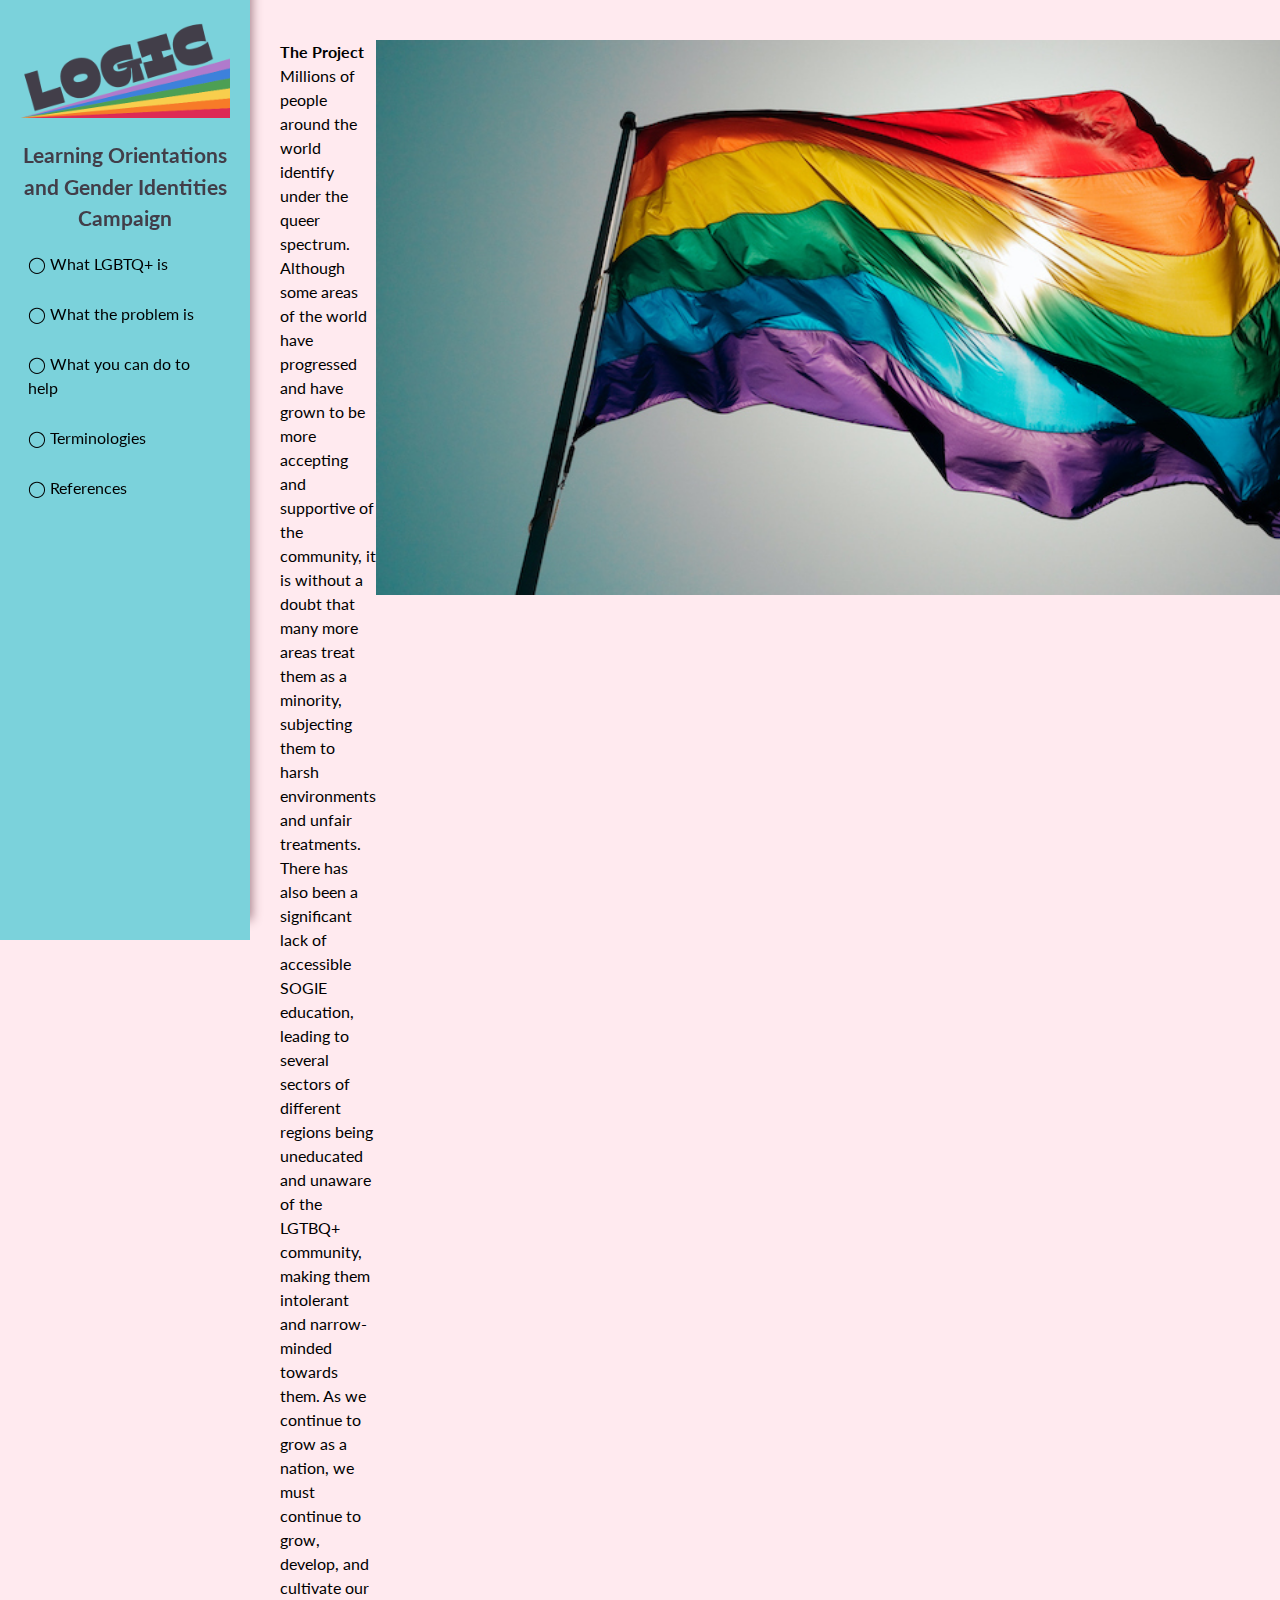
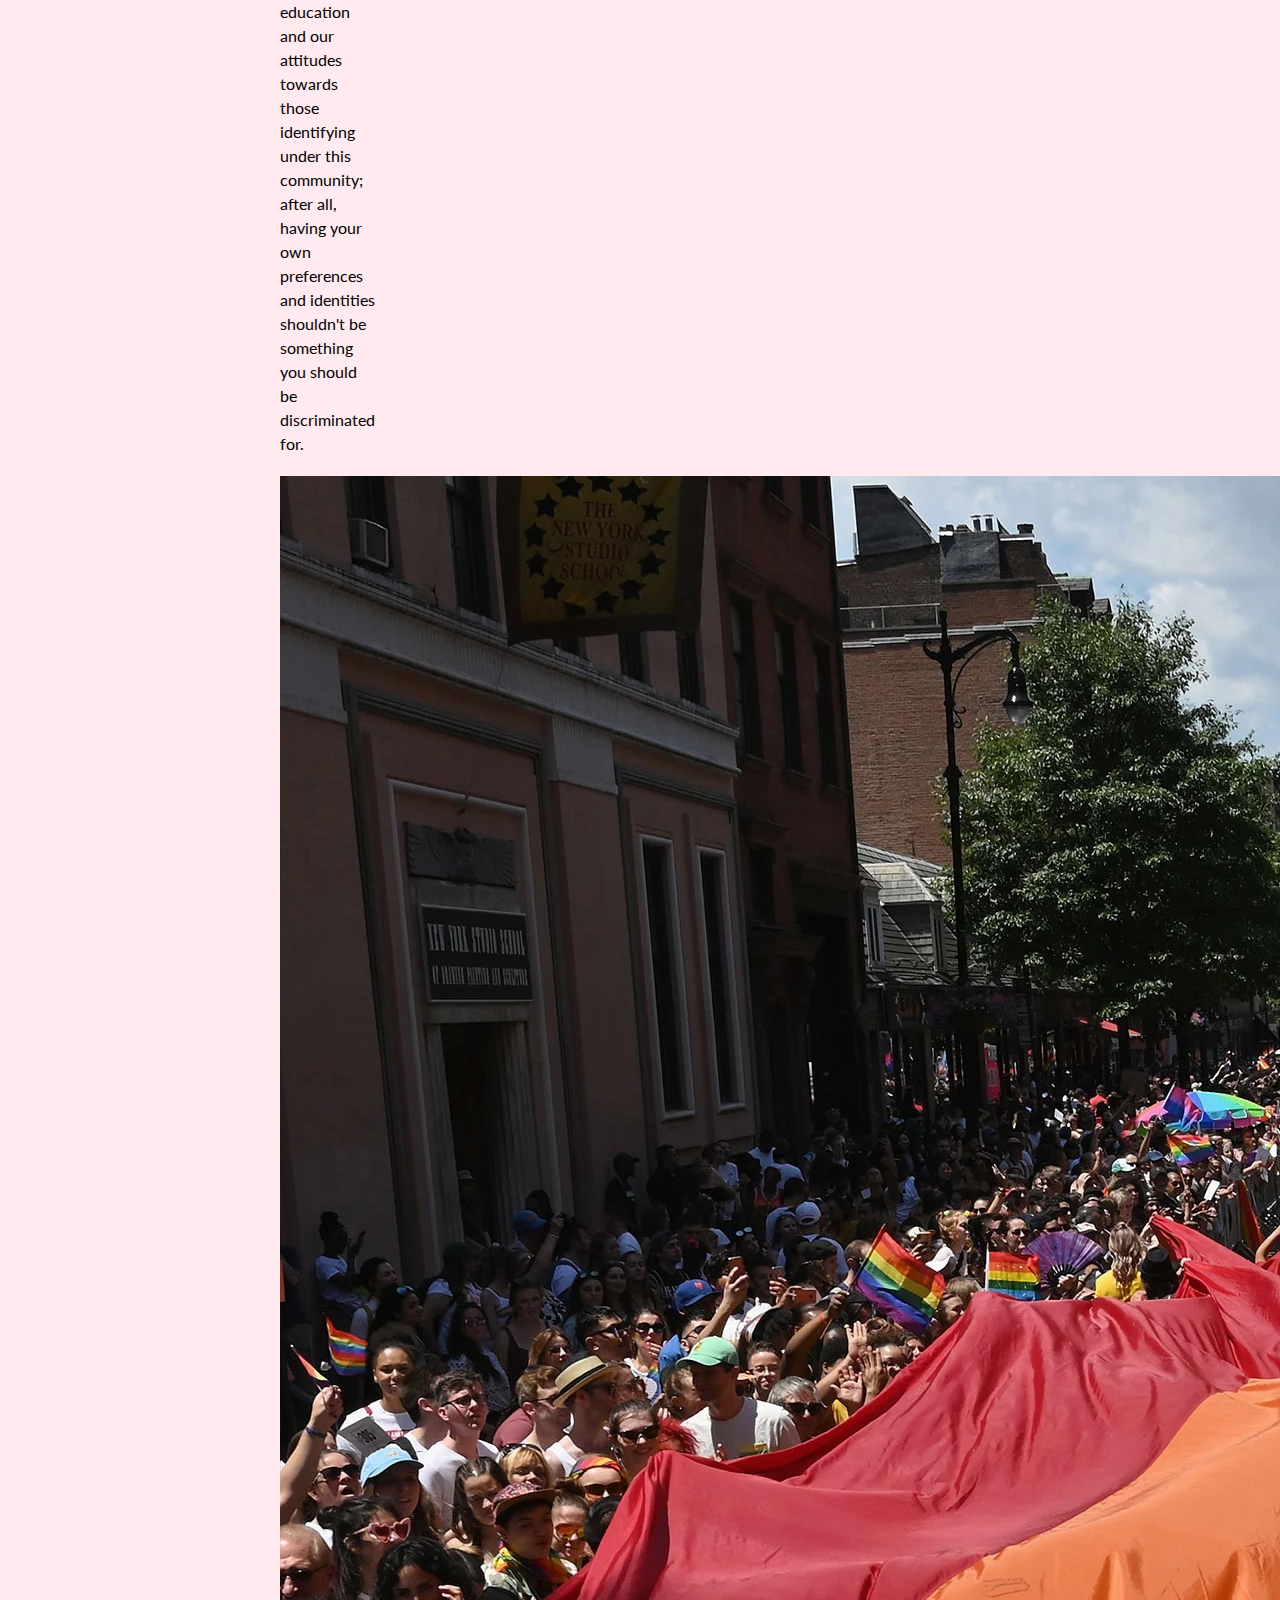
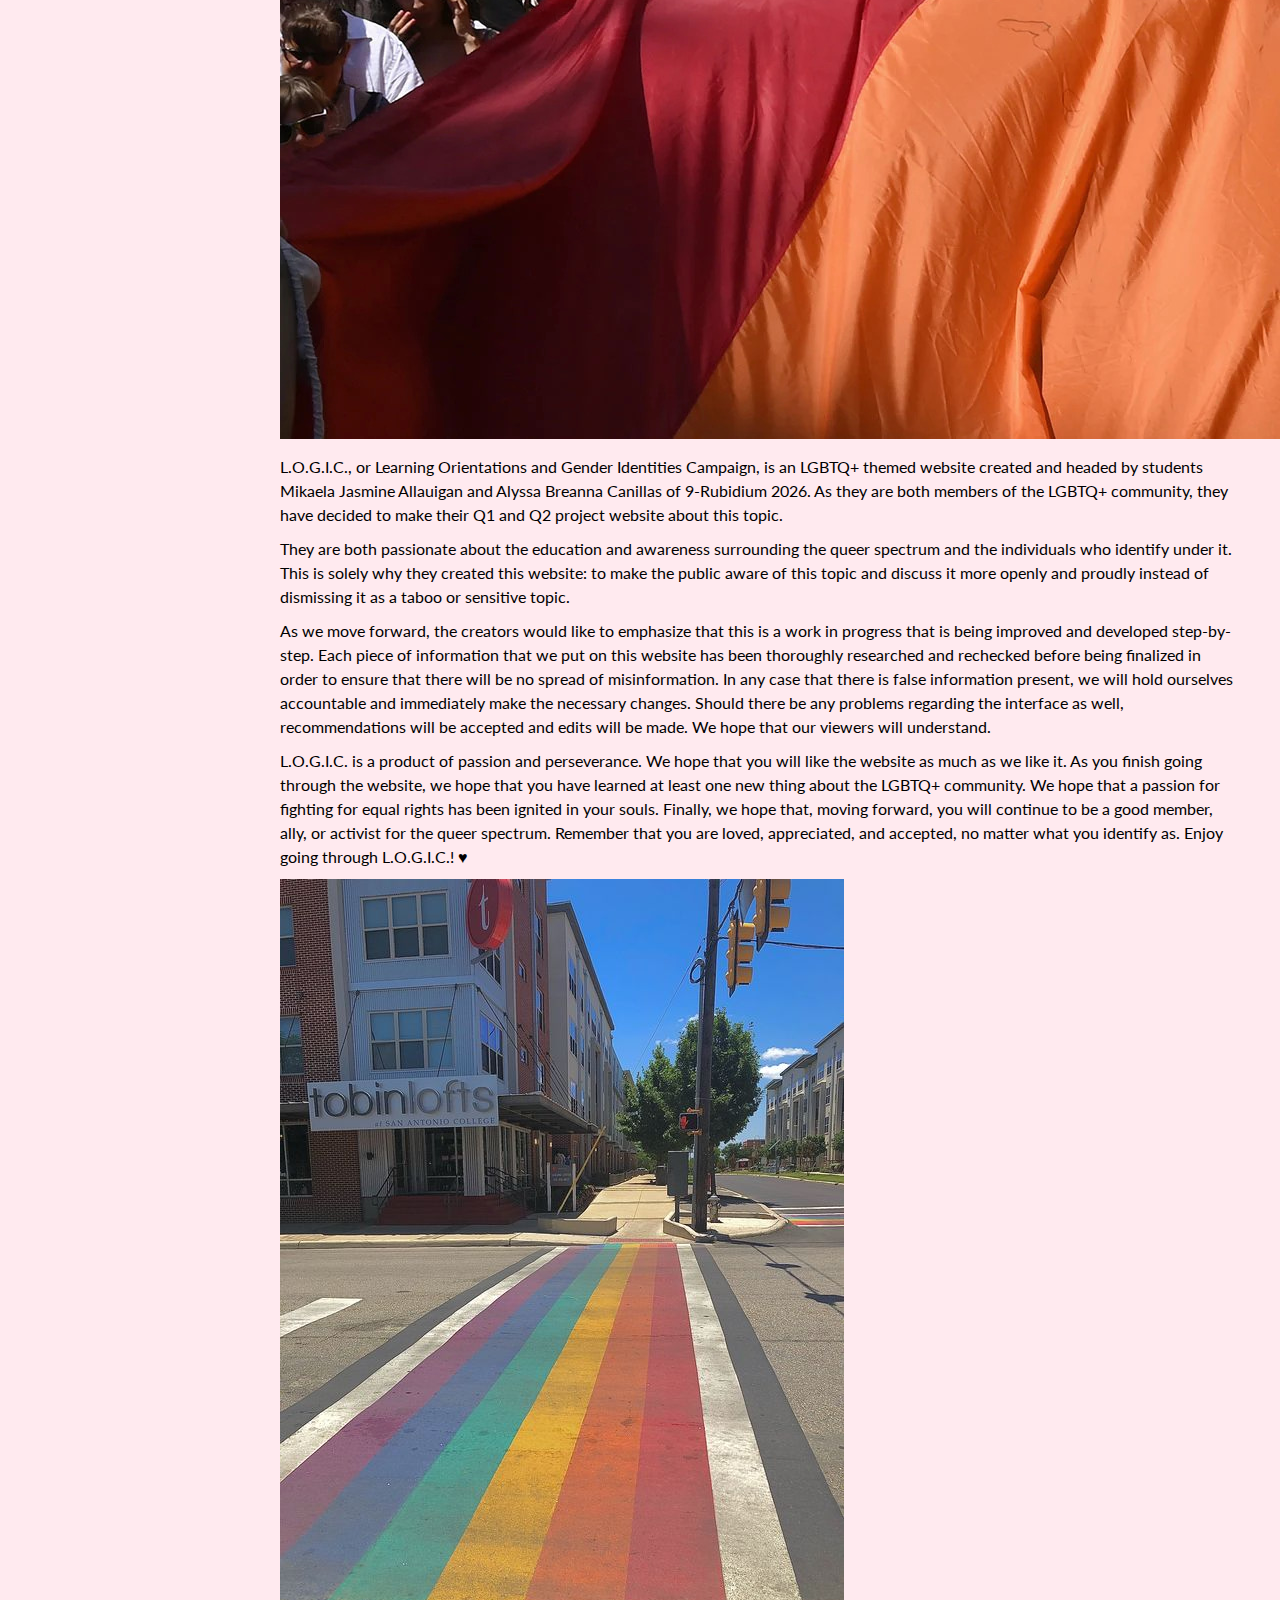
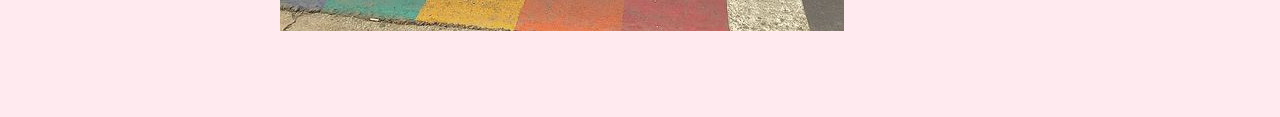
==== commit 3cc71b10: "Update index.html" ====
--- a/index.html
+++ b/index.html
@@ -5,7 +5,7 @@
         <meta charset="UTF-8">
         <meta name="author" content="Alyssa Canillas and Mikaela Allauigan">
         <meta name="keywords" content="Queer, LGBTQ+, Gay, Lesbian, Bisexual, Transgender, Gender, Sexuality, Spectrum">
-        <meta name="revised" content="10-10-22">
+        <meta name="revised" content="24-10-22">
 
         <link rel="stylesheet" href="style.css">
         <link rel="icon" href="images/icon.ico" type="image/ico">
@@ -26,20 +26,26 @@
                 <a href="page4.html"><li class="navbuttons">Terminologies</li></a>
                 <a href="page5.html"><li class="navbuttons">References</li></a>
             </ul>
-            <div class="contact">
-                <p>Contact us:</p>
-            </div>
         </div>
         <div class="content">
             <div class="description">
-                <p>Millions of people around the world identify under the queer spectrum. Although some areas of the world have progressed and have grown to be more accepting and supportive of the community, it is without a doubt that many more areas treat them as a minority, subjecting them to harsh environments and unfair treatments. There has also been a significant lack of accessible SOGIE education, leading to several sectors of different regions being uneducated and unaware of the LGTBQ+ community, making them intolerant and narrow-minded towards them. As we continue to grow as a nation, we must continue to grow, develop, and cultivate our education and our attitudes towards those identifying under this community; after all, having your own preferences and identities shouldn't be something you should be discriminated for.</p>
-                <p>This website is all about the LGBTQ+ spectrum. This would be tackling what exactly it is, the social conflicts surrounding it, and what we, as members and supporters, can do to help. Additionally, it would briefly discuss the LGBTQ+ situation in the Philippines, like the widely discussed SOGIE bill. Finally, it would showcase revolutionary LGBTQ+ icons, and the important terminologies under this topic. We hope that this website can help to educate and spread awareness, debunk some famous myths, and make people around more accepting and supportive.</p>
-                <div class="indexdiv">
-                    <div class="indeximg">
-                        <img src="images/pride flag.jpg">
-                        <img src="images/what is lgbtq.jpg">
+                <div class="indexdiv">     
+                    <span><h1 style="margin: 0;">The Project</h1>Millions of people around the world identify under the queer spectrum. Although some areas of the world have progressed and have grown to be more accepting and supportive of the community, it is without a doubt that many more areas treat them as a minority, subjecting them to harsh environments and unfair treatments. There has also been a significant lack of accessible SOGIE education, leading to several sectors of different regions being uneducated and unaware of the LGTBQ+ community, making them intolerant and narrow-minded towards them. As we continue to grow as a nation, we must continue to grow, develop, and cultivate our education and our attitudes towards those identifying under this community; after all, having your own preferences and identities shouldn't be something you should be discriminated for.</span>
+                    <img src="images/pride flag.jpg">
+                </div>
+                <div class="indexdiv2">
+                    <img src="images/what is lgbtq.jpg">
+                    <div>
+                        <p>L.O.G.I.C., or Learning Orientations and Gender Identities Campaign, is an LGBTQ+ themed website created and headed by students Mikaela Jasmine Allauigan and Alyssa Breanna Canillas of 9-Rubidium 2026. As they are both members of the LGBTQ+ community, they have decided to make their Q1 and Q2 project website about this topic.</p>
+                        <p>They are both passionate about the education and awareness surrounding the queer spectrum and the individuals who identify under it. This is solely why they created this website: to make the public aware of this topic and discuss it more openly and proudly instead of dismissing it as a taboo or sensitive topic.</p>
                     </div>
-                <img src="images/genders and sexualities (2).jpg">
+                </div>
+                <div class="indexdiv3">
+                    <div>
+                        <p>As we move forward, the creators would like to emphasize that this is a work in progress that is being improved and developed step-by-step. Each piece of information that we put on this website has been thoroughly researched and rechecked before being finalized in order to ensure that there will be no spread of misinformation. In any case that there is false information present, we will hold ourselves accountable and immediately make the necessary changes. Should there be any problems regarding the interface as well, recommendations will be accepted and edits will be made. We hope that our viewers will understand.</p>
+                        <p>L.O.G.I.C. is a product of passion and perseverance. We hope that you will like the website as much as we like it. As you finish going through the website, we hope that you have learned at least one new thing about the LGBTQ+ community. We hope that a passion for fighting for equal rights has been ignited in your souls. Finally, we hope that, moving forward, you will continue to be a good member, ally, or activist for the queer spectrum. Remember that you are loved, appreciated, and accepted, no matter what you identify as. Enjoy going through L.O.G.I.C.! ♥</p>
+                    </div>
+                    <img src="images/genders and sexualities (2).jpg">
                 </div>
             </div>
         </div>
--- a/style.css
+++ b/style.css
@@ -7,6 +7,8 @@
     padding: 0px;
     margin: 0px;
     margin-bottom: 10px;
+    line-height: 1.5em;
+    object-fit: cover;
 }
 
 body {
@@ -76,41 +78,56 @@
 #lgbtq > img {
     float: right;
     max-height: 300px;
-    margin-left: 10px;
+    margin-left: 20px;
+}
+
+.p1div {
+    display: flex;
 }
 
 .identities {
+    text-align: justify;
+    width: 50%;
+    margin-right: 20px;
+}
+
+.identities > p {
+    display: inline-block;
+}
+
+.identities > img {
+    max-height: 150px;
+}
+
+.icondiv {    
+    display: flex;
+    float: right;
+    width: 60%;
+    text-align: justify;
+    margin-right: 20px;
+}
+
+.icondiv > img {
+    width: 220px;
+    margin-left: 20px;
+    object-fit: covers;
+    display: inline-block;
+}
+
+.icon {
+    width: 50%;
+}
+
+.indexdiv {
     display: flex;
 }
 
-.expression {
-    text-align: justify;
-    width: 50%;
+.indexdiv > img {
+    height: 555px;
+    float: right;
 }
 
-.expression > img {
-    max-height: 150px;
+.indeximg > img {
+    height: 270px;
+    width: 500px;
 }
-
-.icons {    
-    display: flex;
-    float: right;
-    width: 60%;
-    margin-left: 65px;
-    text-align: justify;
-}
-
-.icons > img{
-    float: right;
-    height: 250px;
-    width: 250px;
-    margin-left: 10px;
-}
-
-.idols {
-    width: 50%;
-}
-
-/* #lesbian:hover {
-    background-image: linear-gradient(90deg, #d42c00, #fd9855, #fff, #d161a2, #a20161);
-} */
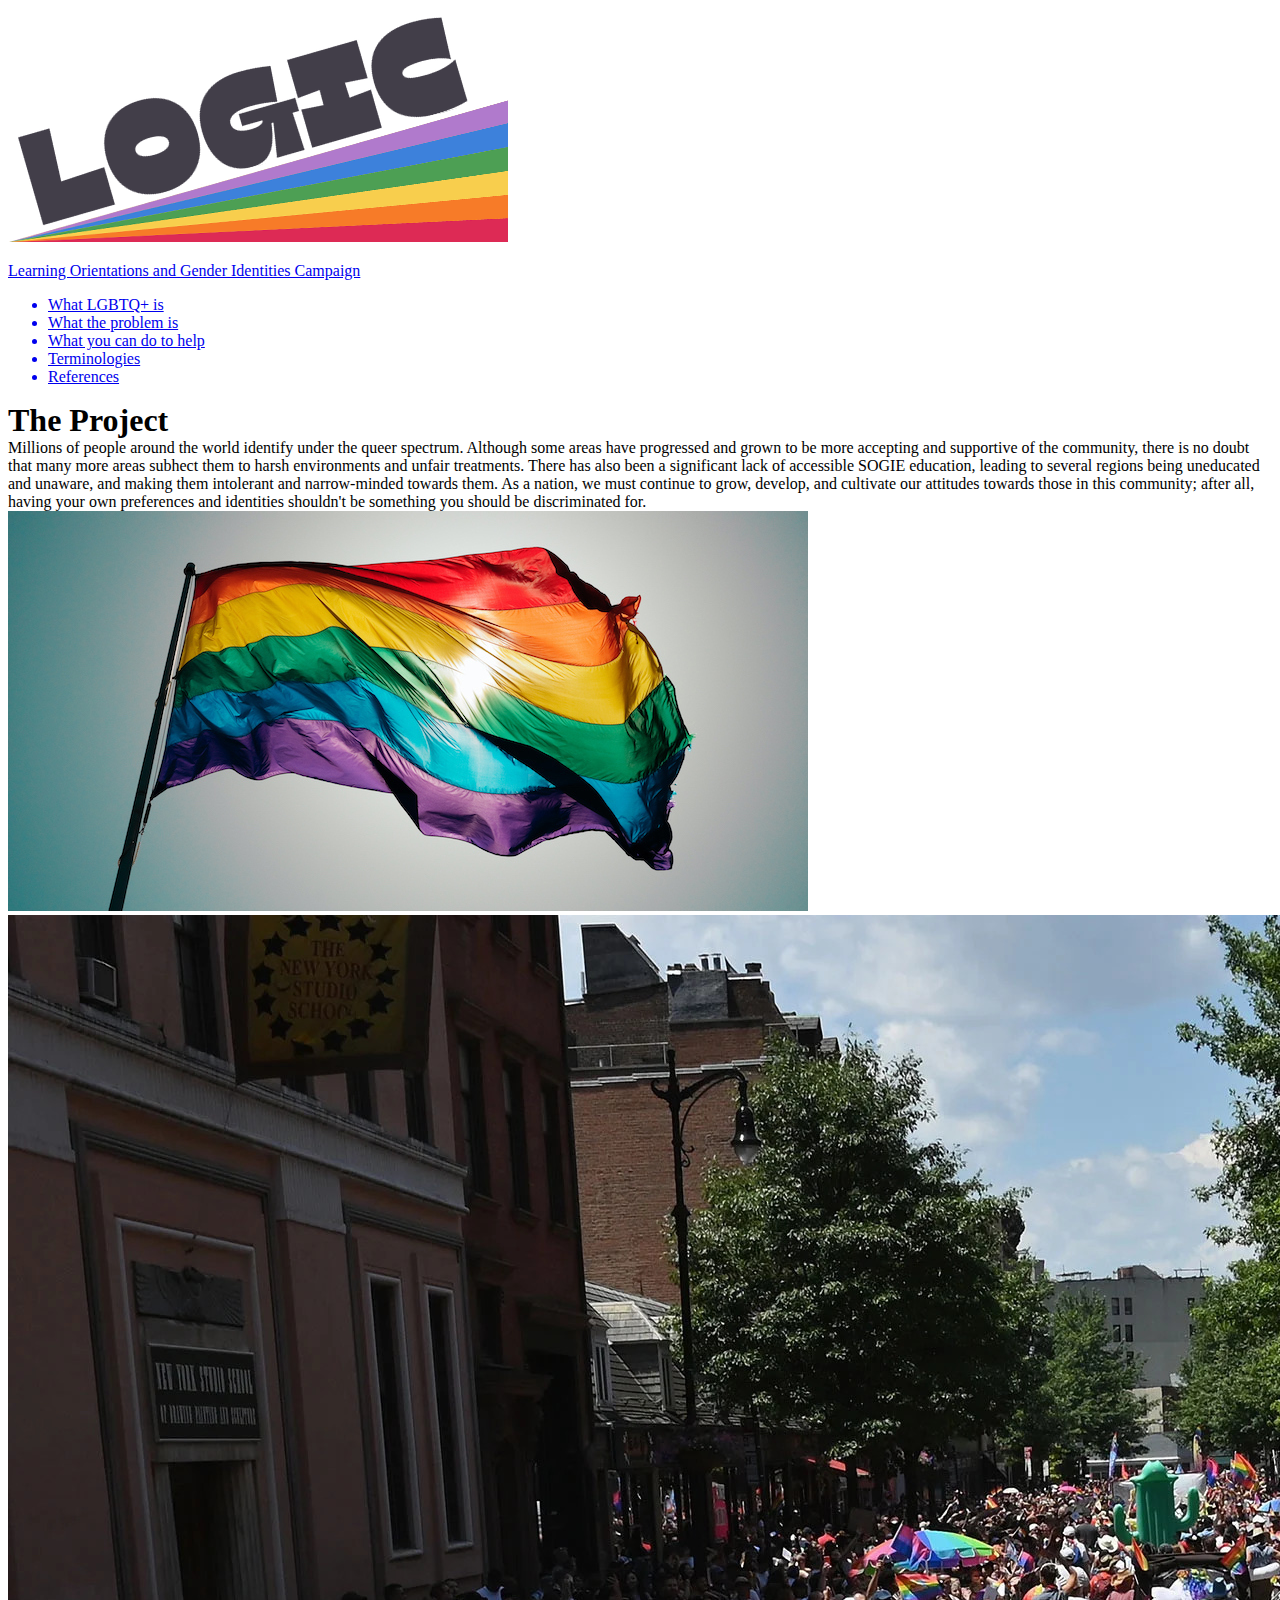
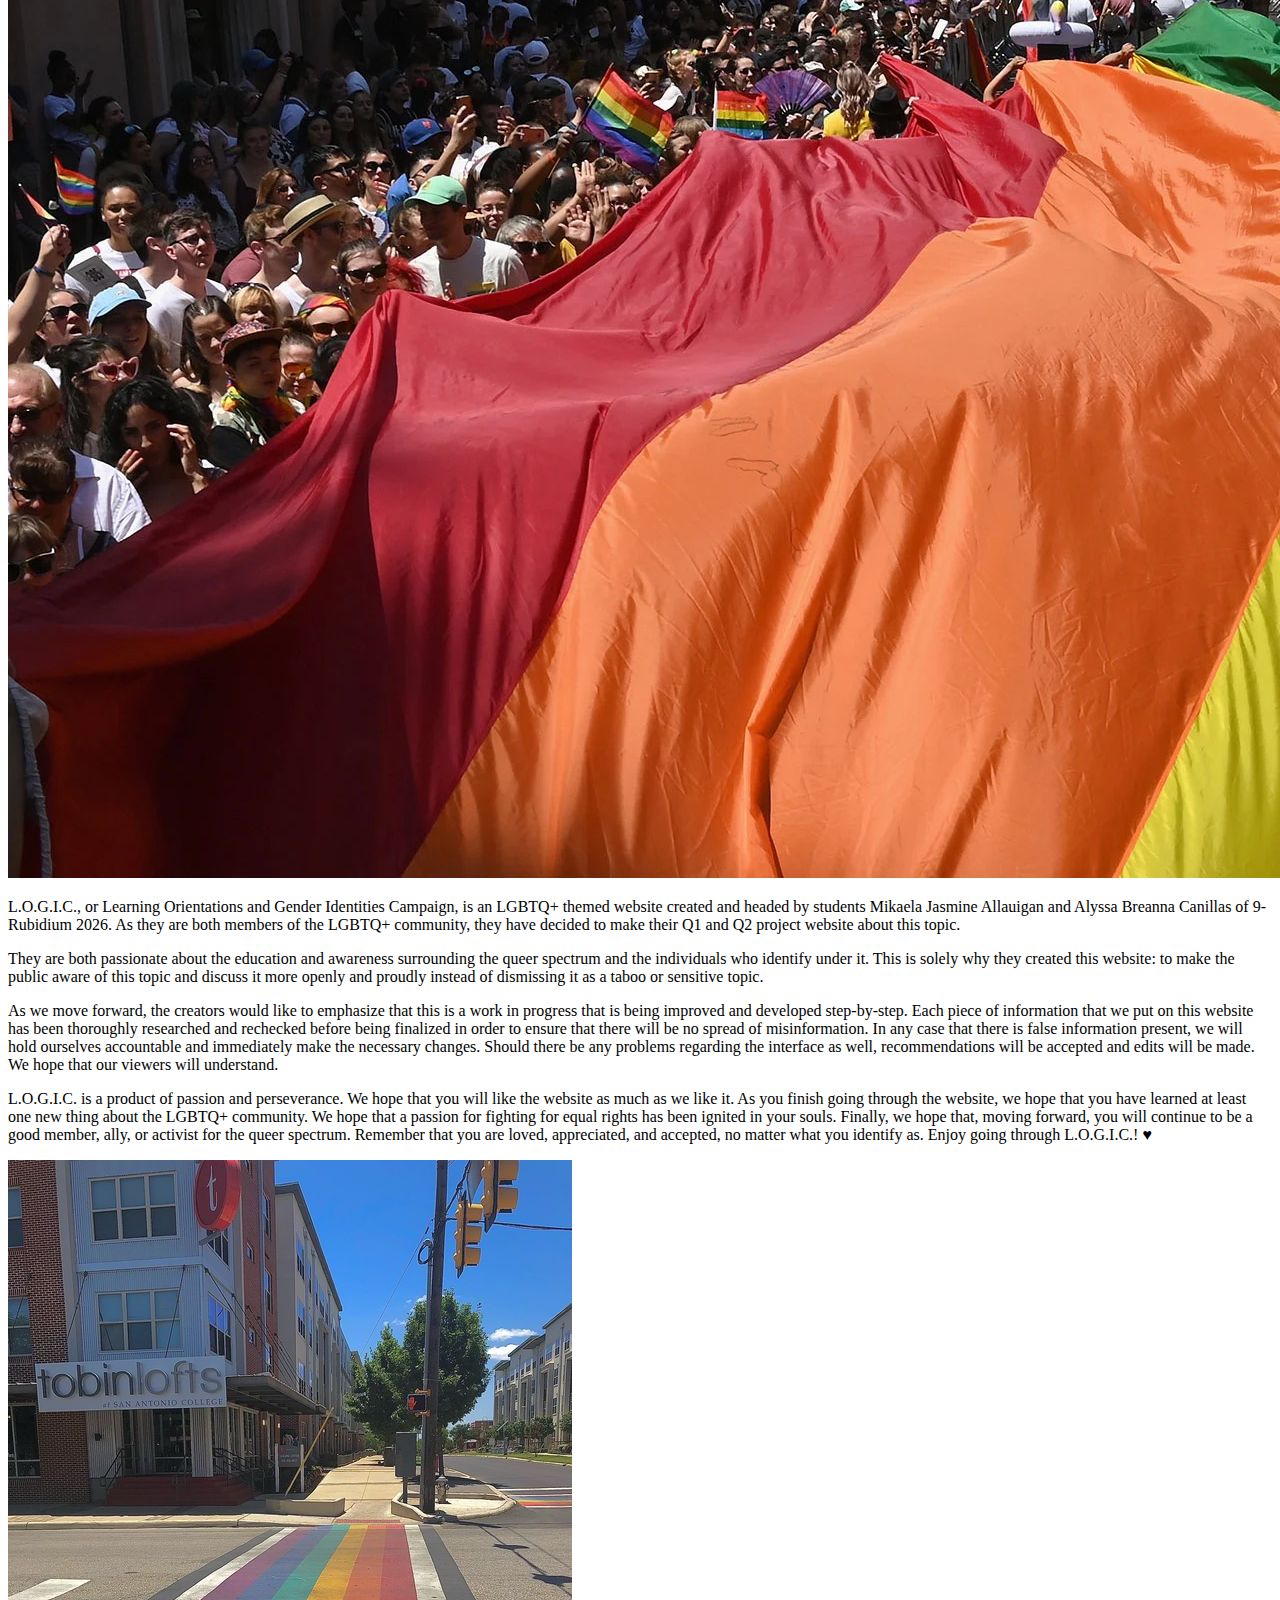
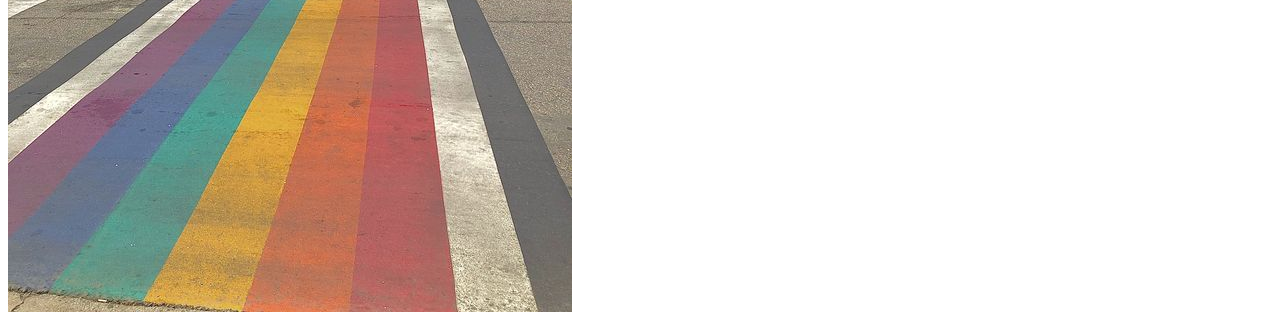
==== commit 9ed6b65a: "finalized" ====
--- a/index.html
+++ b/index.html
@@ -5,48 +5,44 @@
         <meta charset="UTF-8">
         <meta name="author" content="Alyssa Canillas and Mikaela Allauigan">
         <meta name="keywords" content="Queer, LGBTQ+, Gay, Lesbian, Bisexual, Transgender, Gender, Sexuality, Spectrum">
-        <meta name="revised" content="24-10-22">
+        <meta name="revised" content="28-10-22">
 
-        <link rel="stylesheet" href="style.css">
+        <link rel="stylesheet" href="css/style.css">
         <link rel="icon" href="images/icon.ico" type="image/ico">
 
     </head>
     <body>
         <div class="navbar">
-            <div class="title">
-                <a href="index.html">
-                    <img src="images/logo.png" id="logo">
-                    <p id="title">Learning Orientations and Gender Identities Campaign</p>
-                </a>
-            </div>
+            <a href="index.html">
+                <img src="images/logo.png" id="logo">
+                <p id="title">Learning Orientations and Gender Identities Campaign</p>
+            </a>
             <ul>
-                <a href="page1.html"><li class="navbuttons">What LGBTQ+ is</li></a>
-                <a href="page2.html"><li class="navbuttons">What the problem is</li></a>
-                <a href="page3.html"><li class="navbuttons">What you can do to help</li></a>
-                <a href="page4.html"><li class="navbuttons">Terminologies</li></a>
-                <a href="page5.html"><li class="navbuttons">References</li></a>
+                <a href="htdocs/page1.html"><li class="navbuttons">What LGBTQ+ is</li></a>
+                <a href="htdocs/page2.html"><li class="navbuttons">What the problem is</li></a>
+                <a href="htdocs/page3.html"><li class="navbuttons">What you can do to help</li></a>
+                <a href="htdocs/page4.html"><li class="navbuttons">Terminologies</li></a>
+                <a href="htdocs/page5.html"><li class="navbuttons">References</li></a>
             </ul>
         </div>
         <div class="content">
-            <div class="description">
-                <div class="indexdiv">     
-                    <span><h1 style="margin: 0;">The Project</h1>Millions of people around the world identify under the queer spectrum. Although some areas of the world have progressed and have grown to be more accepting and supportive of the community, it is without a doubt that many more areas treat them as a minority, subjecting them to harsh environments and unfair treatments. There has also been a significant lack of accessible SOGIE education, leading to several sectors of different regions being uneducated and unaware of the LGTBQ+ community, making them intolerant and narrow-minded towards them. As we continue to grow as a nation, we must continue to grow, develop, and cultivate our education and our attitudes towards those identifying under this community; after all, having your own preferences and identities shouldn't be something you should be discriminated for.</span>
-                    <img src="images/pride flag.jpg">
+            <div id="indexdiv">     
+                <span><h1 style="margin: 0;">The Project</h1>Millions of people around the world identify under the queer spectrum. Although some areas have progressed and grown to be more accepting and supportive of the community, there is no doubt that many more areas subhect them to harsh environments and unfair treatments. There has also been a significant lack of accessible SOGIE education, leading to several regions being uneducated and unaware, and making them intolerant and narrow-minded towards them.  As a nation, we must continue to grow, develop, and cultivate our attitudes towards those in this community; after all, having your own preferences and identities shouldn't be something you should be discriminated for.</span>
+                <img src="images/pride flag.jpg">
+            </div>
+            <div id="indexdiv2">
+                <img src="images/what is lgbtq.jpg">
+                <div>
+                    <p>L.O.G.I.C., or Learning Orientations and Gender Identities Campaign, is an LGBTQ+ themed website created and headed by students Mikaela Jasmine Allauigan and Alyssa Breanna Canillas of 9-Rubidium 2026. As they are both members of the LGBTQ+ community, they have decided to make their Q1 and Q2 project website about this topic.</p>
+                    <p>They are both passionate about the education and awareness surrounding the queer spectrum and the individuals who identify under it. This is solely why they created this website: to make the public aware of this topic and discuss it more openly and proudly instead of dismissing it as a taboo or sensitive topic.</p>
                 </div>
-                <div class="indexdiv2">
-                    <img src="images/what is lgbtq.jpg">
-                    <div>
-                        <p>L.O.G.I.C., or Learning Orientations and Gender Identities Campaign, is an LGBTQ+ themed website created and headed by students Mikaela Jasmine Allauigan and Alyssa Breanna Canillas of 9-Rubidium 2026. As they are both members of the LGBTQ+ community, they have decided to make their Q1 and Q2 project website about this topic.</p>
-                        <p>They are both passionate about the education and awareness surrounding the queer spectrum and the individuals who identify under it. This is solely why they created this website: to make the public aware of this topic and discuss it more openly and proudly instead of dismissing it as a taboo or sensitive topic.</p>
-                    </div>
+            </div>
+            <div id="indexdiv3">
+                <div>
+                    <p>As we move forward, the creators would like to emphasize that this is a work in progress that is being improved and developed step-by-step. Each piece of information that we put on this website has been thoroughly researched and rechecked before being finalized in order to ensure that there will be no spread of misinformation. In any case that there is false information present, we will hold ourselves accountable and immediately make the necessary changes. Should there be any problems regarding the interface as well, recommendations will be accepted and edits will be made. We hope that our viewers will understand.</p>
+                    <p>L.O.G.I.C. is a product of passion and perseverance. We hope that you will like the website as much as we like it. As you finish going through the website, we hope that you have learned at least one new thing about the LGBTQ+ community. We hope that a passion for fighting for equal rights has been ignited in your souls. Finally, we hope that, moving forward, you will continue to be a good member, ally, or activist for the queer spectrum. Remember that you are loved, appreciated, and accepted, no matter what you identify as. Enjoy going through L.O.G.I.C.! ♥</p>
                 </div>
-                <div class="indexdiv3">
-                    <div>
-                        <p>As we move forward, the creators would like to emphasize that this is a work in progress that is being improved and developed step-by-step. Each piece of information that we put on this website has been thoroughly researched and rechecked before being finalized in order to ensure that there will be no spread of misinformation. In any case that there is false information present, we will hold ourselves accountable and immediately make the necessary changes. Should there be any problems regarding the interface as well, recommendations will be accepted and edits will be made. We hope that our viewers will understand.</p>
-                        <p>L.O.G.I.C. is a product of passion and perseverance. We hope that you will like the website as much as we like it. As you finish going through the website, we hope that you have learned at least one new thing about the LGBTQ+ community. We hope that a passion for fighting for equal rights has been ignited in your souls. Finally, we hope that, moving forward, you will continue to be a good member, ally, or activist for the queer spectrum. Remember that you are loved, appreciated, and accepted, no matter what you identify as. Enjoy going through L.O.G.I.C.! ♥</p>
-                    </div>
-                    <img src="images/genders and sexualities (2).jpg">
-                </div>
+                <img src="images/genders and sexualities (2).jpg">
             </div>
         </div>
     </body>
